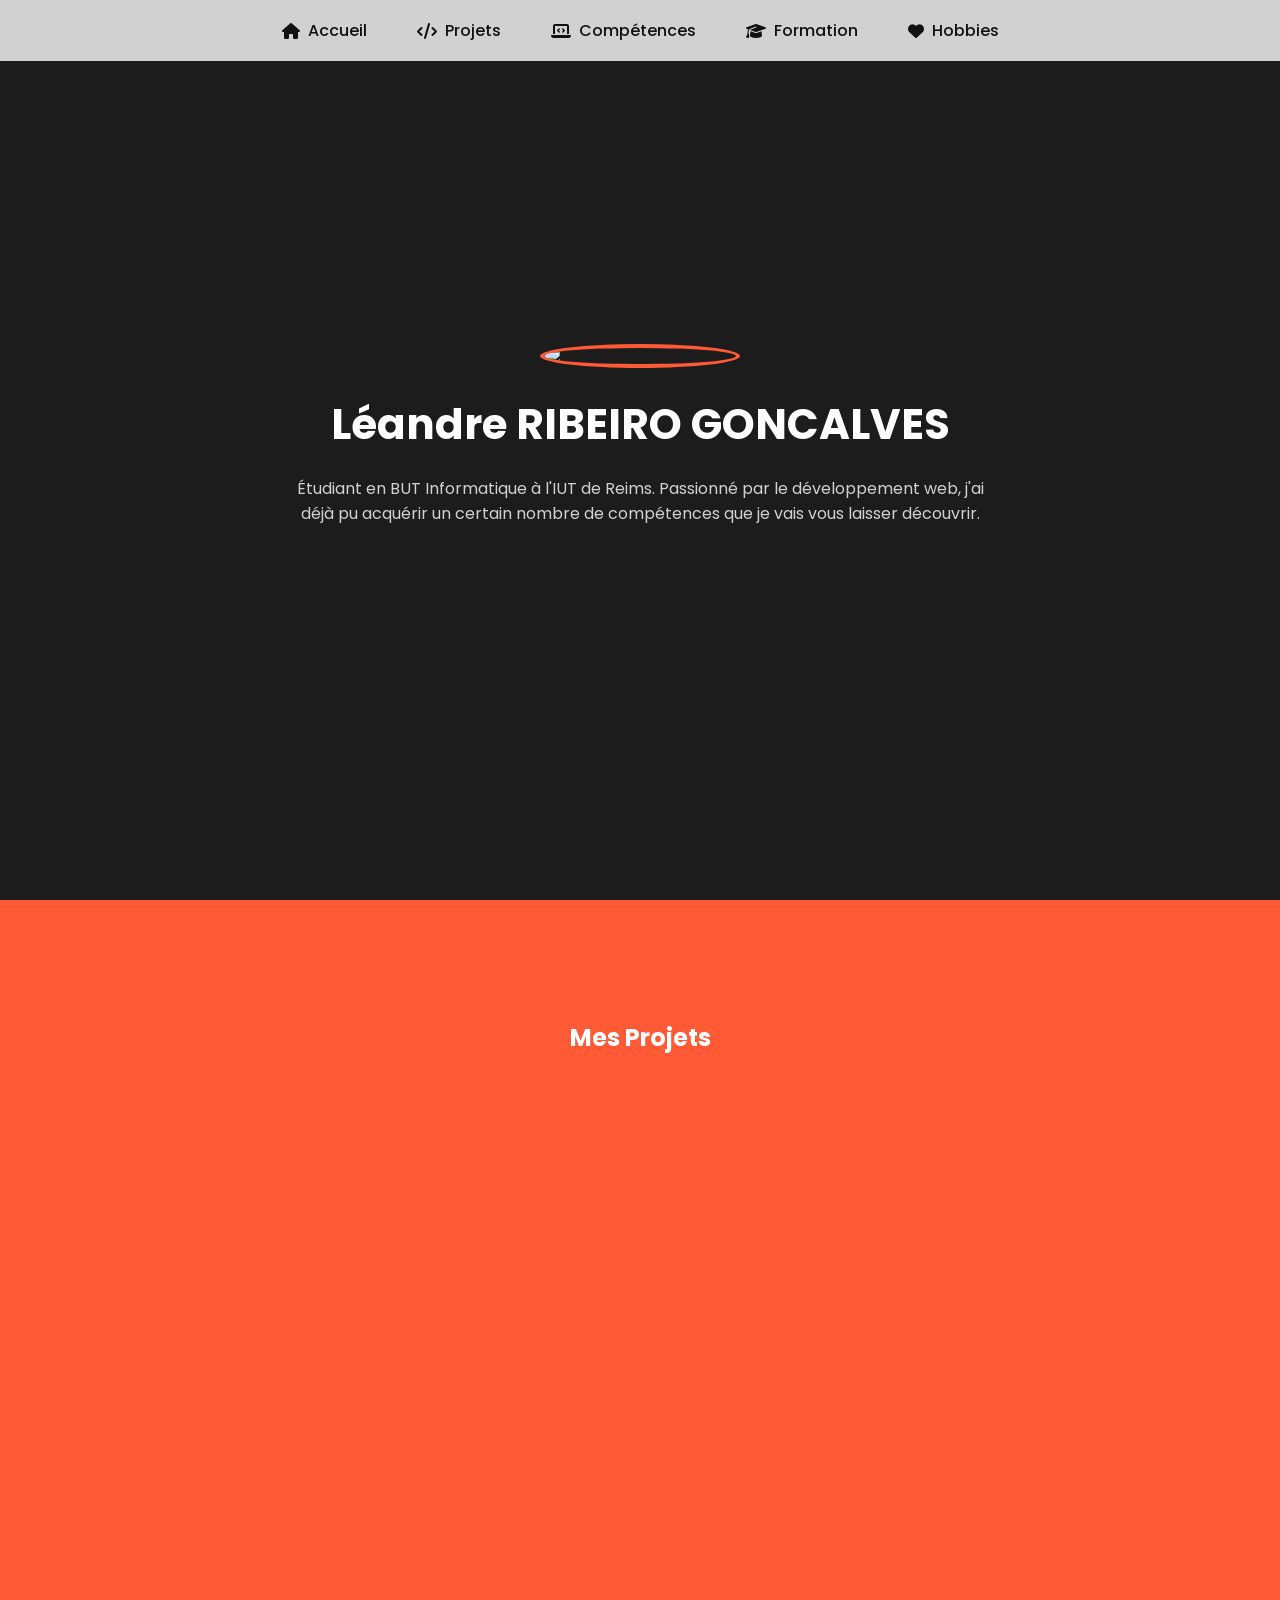
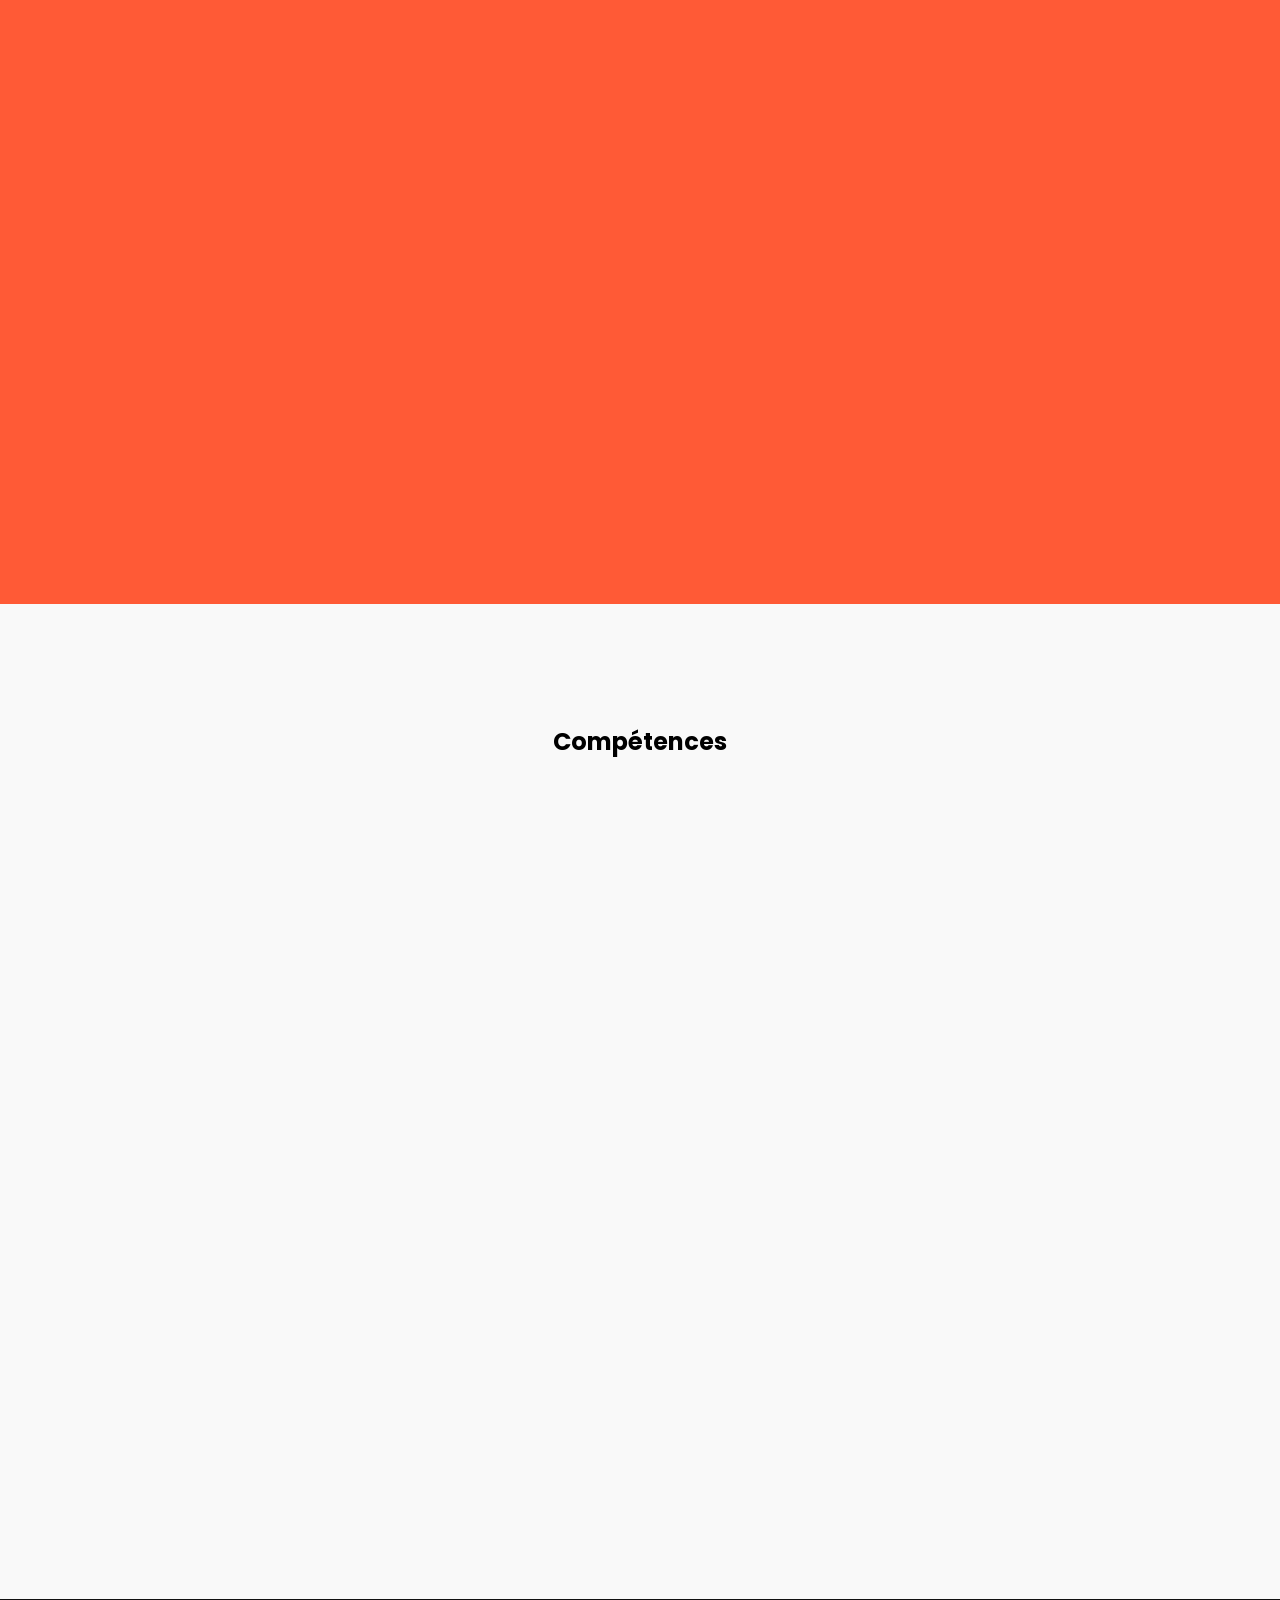
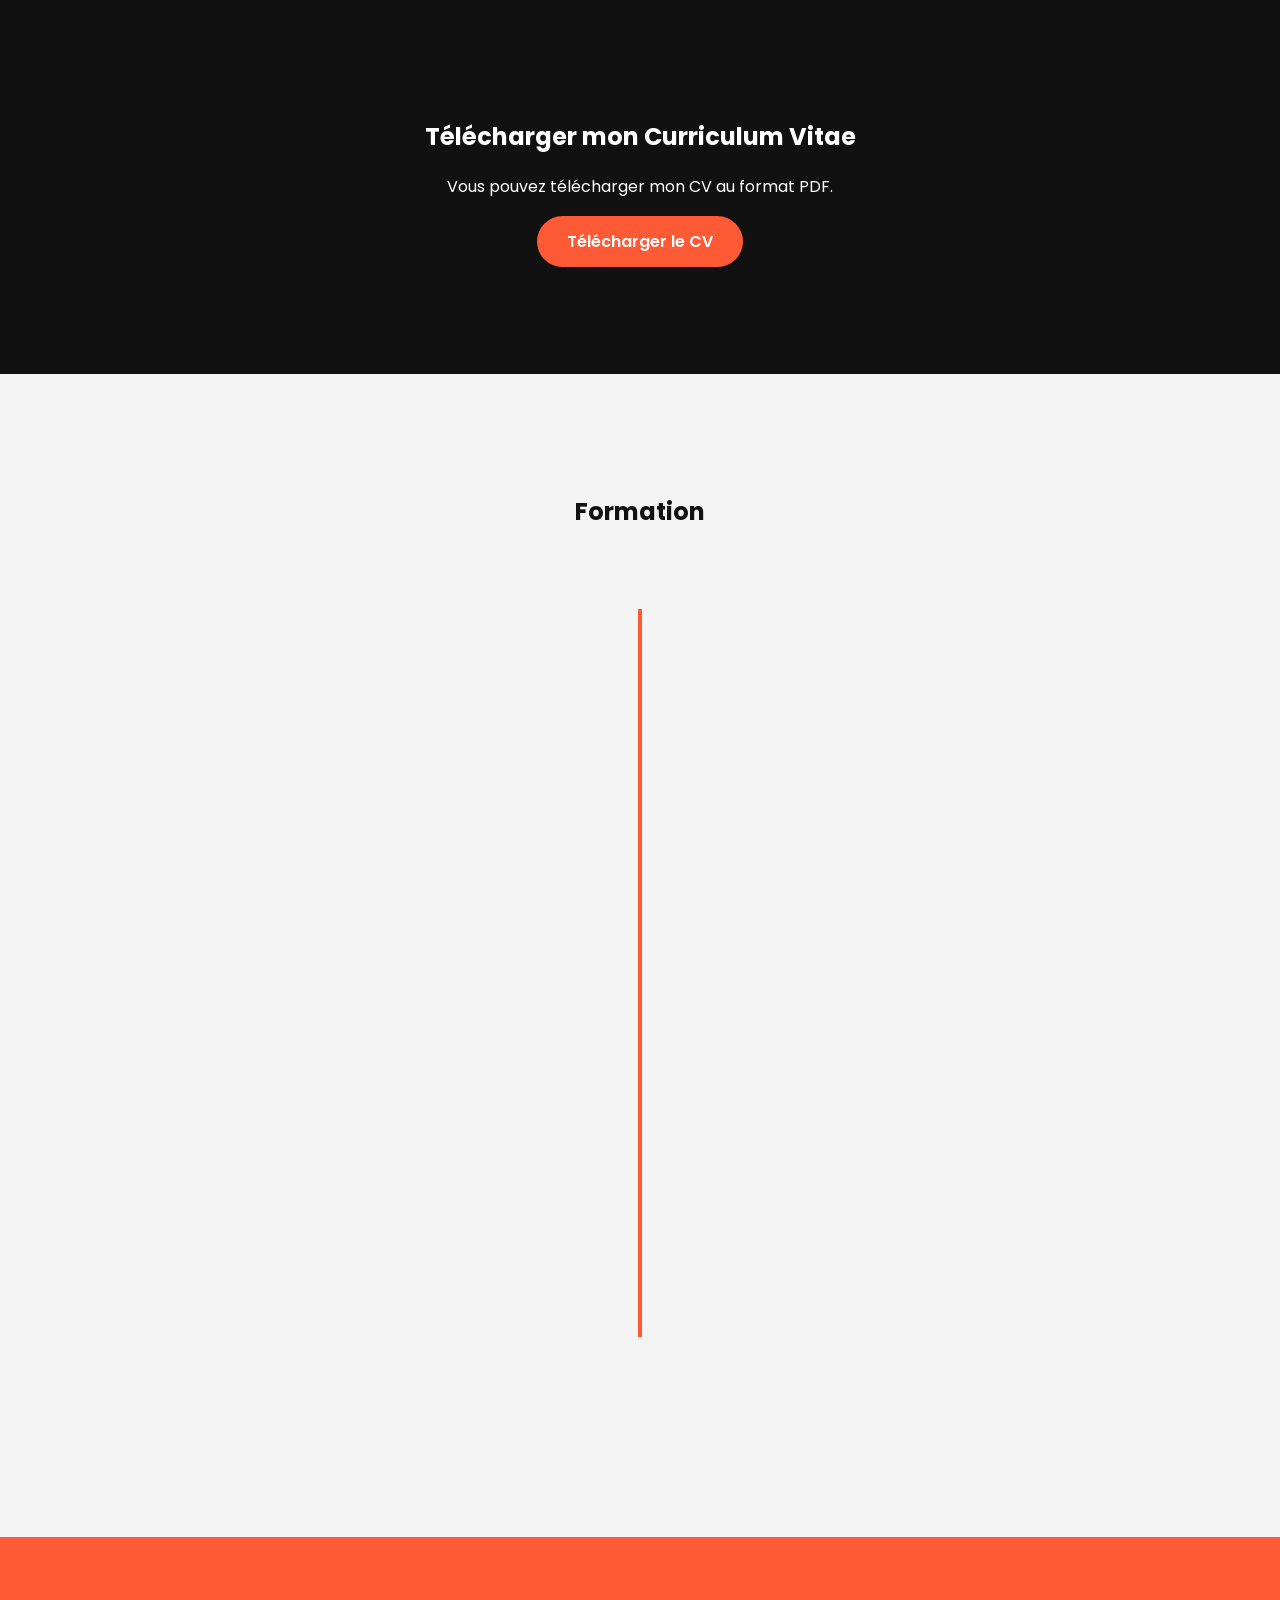
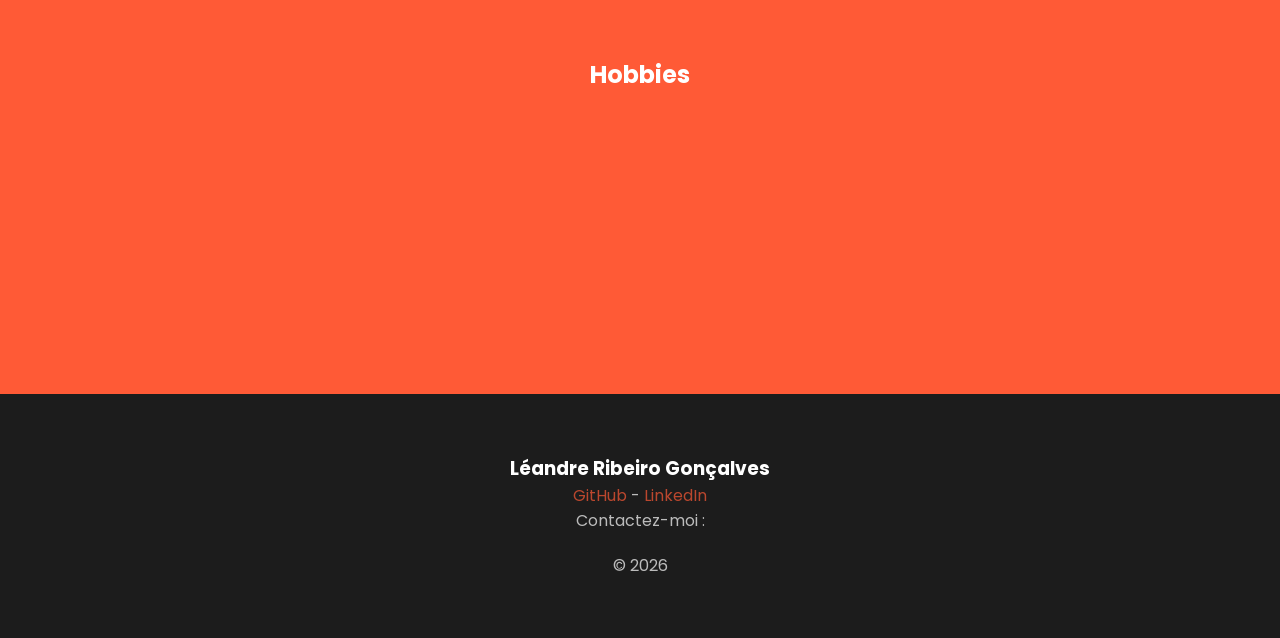
==== index.html @ 498703a4 "add: Adding project" ====
<!DOCTYPE html>
  <html lang="fr">
    <head>
    <meta charset="UTF-8">
    <meta name="viewport" content="width=device-width, initial-scale=1.0">
    <title>Léandre Ribeiro Gonçalves</title>

    <link href="https://fonts.googleapis.com/css2?family=Poppins:wght@300;400;600&display=swap" rel="stylesheet">
    <link rel="stylesheet" href="https://cdnjs.cloudflare.com/ajax/libs/font-awesome/6.5.0/css/all.min.css">
    <link rel="stylesheet" href="https://cdn.jsdelivr.net/gh/devicons/devicon@latest/devicon.min.css">
    <link rel="icon" type="image/x-icon" href="img/favicon.ico">
    <link rel="stylesheet" href="style.css">
  </head>
  <body>

    <nav>
      <ul>
        <li>
          <a href="#home"><i class="fa-solid fa-house"></i>
            <span>Accueil</span>
          </a>
        </li>
        <li>
          <a href="#projects"><i class="fa-solid fa-code"></i>
            <span>Projets</span>
          </a>
        </li>
        <li>
          <a href="#skills"><i class="fa-solid fa-laptop-code"></i>
            <span>Compétences</span>
          </a>
        </li>
        <li>
          <a href="#formation"><i class="fa-solid fa-graduation-cap"></i>
            <span>Formation</span>
          </a>
        </li>
        <li>
          <a href="#hobbies"><i class="fa-solid fa-heart"></i>
            <span>Hobbies</span>
          </a>
        </li>
      </ul>
    </nav>

    <section class="hero" id="home">
      <div id="particles-hero" class="particles"></div>
      <img src="img/hero.png">
      <h1>Léandre RIBEIRO GONCALVES</h1>
      <p>Étudiant en BUT Informatique à l'IUT de Reims. Passionné par le développement web, j'ai déjà pu acquérir un certain nombre de compétences que je vais vous laisser découvrir.</p>
    </section>

    <section id="projects" class="orange">
      <h2>Mes Projets</h2>
      <div class="projects">
        <!-- Projet bataille navale -->
        <div class="project">
          <h3>Bataille Navale</h3>
          <p>
            Jeu de bataille navale développé en Python avec la bibliothèque Pygame et entièrement conçu en programmation orientée objet. 
            Il comprend un menu de personnalisation des parties, le placement des bateaux par le joueur via une interface graphique, 
            la sélection des tirs, ainsi qu'un écran de fin affichant différentes statistiques. 
            Un algorithme permet également à l'ordinateur de jouer de la manière la plus optimale possible. (jeu toujours en cours de développement)
          </p>
          <div class="stack">
            <span><i class="devicon-python-plain colored"></i> Python</span>
            <span><i class="devicon-python-plain colored"></i> Pygame</span>
          </div>
          <div class="project-slider">
            <button class="prev">❮</button>
            <img src="img/bataille-navale1.png" class="active">
            <img src="img/bataille-navale2.png">
            <img src="img/bataille-navale3.png">
            <img src="img/bataille-navale4.png">
            <img src="img/bataille-navale5.png">
            <img src="img/bataille-navale6.png">
            <img src="img/bataille-navale7.png">
            <img src="img/bataille-navale8.png">
            <button class="next">❯</button>
          </div>
          <a class="github-btn" href="https://github.com/LeandreAZ/bataille_navale" target="_blank">Voir sur GitHub</a>
        </div>

        <!-- Projet Bot discord -->
        <div class="project">
          <h3>Bot Discord</h3>
          <p>
            Bot Discord développé en Python utilisant l'API de Discord ainsi que le module MySQL pour stocker les données des parties des utilisateurs. 
            Le bot propose un jeu de memory pouvant être ajouté sur différents serveurs. 
            Il comprend également plusieurs commandes, dont l'affichage de l'historique des parties d'un joueur ainsi qu'un classement (leaderboard) sur le serveur.
            Des commandes de modération ont aussi été implémentées afin de me familiariser avec leur fonctionnement.
          </p>
          <div class="stack">
            <span><i class="devicon-python-plain colored"></i> Python</span>
            <span><i class="devicon-python-plain colored"></i> Discord API</span>
            <span><i class="devicon-mysql-plain colored"></i> MySQL</span>
          </div>
          <div class="project-slider">
            <button class="prev">❮</button>
            <img src="img/bot1.png" class="active">
            <img src="img/bot2.png">
            <button class="next">❯</button>
          </div>
          <a class="github-btn" href="https://github.com/LeandreAZ/discord_bot" target="_blank">Voir sur GitHub</a>
        </div>

        <!-- Projet SAE Buddy System -->
        <div class="project">
          <h3>SAÉ Buddy System</h3>
          <p>
            SAÉ réalisée lors de ma formation en collaboration avec d'autres étudiants. Ce projet a été développé avec le framework Symfony. 
            L'objectif était de créer une plateforme permettant aux étudiants de s'inscrire et de rencontrer d'autres étudiants pour des échanges linguistiques. 
            Les utilisateurs peuvent rejoindre des groupes, discuter avec d'autres étudiants en privé ou en groupe, créer ou rejoindre des événements et parrainer des étudiants.
          </p>
          <div class="stack">
            <span><i class="devicon-php-plain colored"></i> PHP</span>
            <span><i class="devicon-html5-plain colored"></i> HTML</span>
            <span><i class="devicon-javascript-plain colored"></i> JS</span>
            <span><i class="devicon-css3-plain colored"></i> CSS</span>
            <span><i class="devicon-azuresqldatabase-plain colored"></i> SQL</span>
            <span><i class="devicon-symfony-original colored"></i> Symfony</span>
            <span><i class="devicon-bootstrap-plain colored"></i>Bootstrap</span>
          </div>
          <div class="project-slider">
            <button class="prev">❮</button>
            <img src="img/buddy1.png" class="active">
            <img src="img/buddy2.png">
            <img src="img/buddy3.png">
            <img src="img/buddy4.png">
            <img src="img/buddy5.png">
            <img src="img/buddy6.png">
            <button class="next">❯</button>
          </div>
          <a class="github-btn" href="https://github.com/LeandreAZ/buddy-system" target="_blank">Voir sur GitHub</a>
        </div>

        <!-- Projet portfolio -->
        <div class="project">
          <h3>Portfolio</h3>
          <p>Portfolio personnel développé en HTML, CSS et JavaScript. Il présente mon profil, mes compétences et différents projets réalisés durant ma formation et en autonomie.</p>
          <div class="stack">
            <span><i class="devicon-html5-plain colored"></i> HTML</span>
            <span><i class="devicon-css3-plain colored"></i> CSS</span>
            <span><i class="devicon-javascript-plain colored"></i> JavaScript</span>
          </div>
          <div class="project-slider">
            <button class="prev">❮</button>
            <img src="img/portfolio1.png" class="active">
            <img src="img/portfolio2.png">
            <img src="img/portfolio3.png">
            <img src="img/portfolio4.png">
            <img src="img/portfolio5.png">
            <button class="next">❯</button>
          </div>
          <a class="github-btn" href="https://github.com/LeandreAZ/portfolio" target="_blank">Voir sur GitHub</a>
        </div>
      </div>
    </section>

    <section id="skills">
      <h2>Compétences</h2>
      <div class="skills">
        <div class="skill">
          <img class="skill-icon" src="https://cdn.jsdelivr.net/gh/devicons/devicon/icons/html5/html5-original.svg">
          <p>HTML</p>
        </div>
        <div class="skill">
          <img class="skill-icon" src="https://cdn.jsdelivr.net/gh/devicons/devicon/icons/css3/css3-original.svg">
          <p>CSS</p>
        </div>
        <div class="skill">
          <img class="skill-icon" src="https://cdn.jsdelivr.net/gh/devicons/devicon/icons/javascript/javascript-original.svg">
          <p>JavaScript</p>
        </div>
        <div class="skill">
          <img class="skill-icon" src="https://cdn.jsdelivr.net/gh/devicons/devicon/icons/python/python-original.svg">
          <p>Python</p>
        </div>
        <div class="skill">
          <img class="skill-icon" src="https://cdn.jsdelivr.net/gh/devicons/devicon/icons/php/php-original.svg">
          <p>PHP</p>
        </div>
        <div class="skill">
          <img class="skill-icon" src="https://cdn.jsdelivr.net/gh/devicons/devicon/icons/mysql/mysql-original.svg">
          <p>MySQL</p>
        </div>
        <div class="skill">
          <img class="skill-icon" src="https://cdn.jsdelivr.net/gh/devicons/devicon/icons/oracle/oracle-original.svg">
          <p>SQL & PL/SQL</p>
        </div>
        <div class="skill">
          <img class="skill-icon" src="https://cdn.jsdelivr.net/gh/devicons/devicon/icons/csharp/csharp-original.svg">
          <p>C#</p>
        </div>
        <div class="skill">
          <img class="skill-icon" src="https://cdn.jsdelivr.net/gh/devicons/devicon/icons/symfony/symfony-original.svg">
          <p>Symfony</p>
        </div>
        <div class="skill">
          <img class="skill-icon" src="https://cdn.jsdelivr.net/gh/devicons/devicon/icons/react/react-original.svg">
          <p>React</p>
        </div>
        <div class="skill">
          <img class="skill-icon" src="https://cdn.jsdelivr.net/gh/devicons/devicon/icons/docker/docker-original.svg">
          <p>Docker</p>
        </div>
        <div class="skill">
          <img class="skill-icon" src="https://cdn.jsdelivr.net/gh/devicons/devicon/icons/composer/composer-original.svg">
          <p>Composer</p>
        </div>
        <div class="skill">
          <img class="skill-icon" src="https://cdn.jsdelivr.net/gh/devicons/devicon/icons/laravel/laravel-original.svg">
          <p>Laravel (en cours)</p>
        </div>
        <div class="skill">
          <img class="skill-icon" src="https://cdn.jsdelivr.net/gh/devicons/devicon/icons/flask/flask-original.svg">
          <p>Flask (en cours)</p>
        </div>
        <div class="skill">
          <img class="skill-icon" src="https://cdn.jsdelivr.net/gh/devicons/devicon/icons/git/git-original.svg">
          <p>Git</p>
        </div>
        <div class="skill">
          <img class="skill-icon" src="https://cdn.jsdelivr.net/gh/devicons/devicon/icons/github/github-original.svg">
          <p>GitHub</p>
        </div>
        <div class="skill">
          <img class="skill-icon" src="https://cdn.jsdelivr.net/gh/devicons/devicon/icons/linux/linux-original.svg">
          <p>Linux</p>
        </div>
        <div class="skill">
          <img class="skill-icon" src="https://cdn.jsdelivr.net/gh/devicons/devicon/icons/vscode/vscode-original.svg">
          <p>VS Code</p>
        </div>
        <div class="skill">
          <img class="skill-icon" src="https://cdn.jsdelivr.net/gh/devicons/devicon/icons/visualstudio/visualstudio-original.svg">
          <p>Visual Studio</p>
        </div>
        <div class="skill">
          <img class="skill-icon" src="https://cdn.jsdelivr.net/gh/devicons/devicon/icons/phpstorm/phpstorm-original.svg">
          <p>PHPStorm</p>
        </div>
        <div class="skill">
          <img class="skill-icon" src="https://cdn.jsdelivr.net/gh/devicons/devicon/icons/pycharm/pycharm-original.svg">
          <p>PyCharm</p>
        </div>
      </div>
    </section>

    <section>
      <div id="particles-cv" class="particles"></div>
      <h2>Télécharger mon Curriculum Vitae</h2>
      <p class="cv-description">Vous pouvez télécharger mon CV au format PDF.</p>
      <a class="btn" href="cv.pdf" download>Télécharger le CV</a>
    </section>

    <section id="formation">
      <h2>Formation</h2>
      <div class="timeline">
        <div class="timeline-item left">
          <div class="timeline-circle">
            <img src="img/iut.png">
          </div>
          <div class="timeline-content">
            <h3>BUT Informatique</h3>
            <p>IUT de Reims</p>
            <p>Développement Web</p>
          </div>
        </div>
        <div class="timeline-item right">
          <div class="timeline-circle">
            <img src="img/lycee.png">
          </div>
          <div class="timeline-content">
            <h3>Bac Général</h3>
            <p>Spécialités Mathématiques et NSI</p>
            <p>Lycée Franklin D. Roosevelt - Reims</p>
          </div>
        </div>
        <div class="timeline-item left">
          <div class="timeline-circle">
            <span>Départ</span>
          </div>
        </div>
      </div>
    </section>

    <section id="hobbies" class="orange">
      <h2>Hobbies</h2>
      <div class="hobbies">
        <div class="hobby">
          <i class="fa-solid fa-dumbbell"></i>
          <h3>Musculation</h3>
        </div>
        <div class="hobby">
          <i class="fa-solid fa-chess"></i>
          <h3>Échecs en club</h3>
        </div>
        <div class="hobby">
          <i class="fa-solid fa-film"></i>
          <h3>Films & Séries</h3>
        </div>
      </div>
    </section>

    <footer>
      <div id="particles-footer" class="particles"></div>
      <h3>Léandre Ribeiro Gonçalves</h3>
      <p>
        <a href="https://github.com/LeandreAZ/">GitHub</a> -
        <a href="">LinkedIn</a>
      </p>
      <p>Contactez-moi : 
        <a href="mailto:"></a>
      </p>
      <p class="copyright">© 2026</p>
    </footer>

    <script src="https://cdn.jsdelivr.net/npm/particles.js@2.0.0/particles.min.js"></script>
    <script src="index.js"></script>

  </body>
</html>
---- style.css ----
* {
  margin: 0;
  padding: 0;
  box-sizing: border-box;
  font-family: Poppins;
}

html {
  scroll-behavior: smooth;
}

body {
  background: #111;
  color: white;
}

section {
  padding: 120px 10%;
  position: relative;
  text-align: center;
}

nav {
  position: fixed;
  top: 0;
  width: 100%;
  backdrop-filter: blur(10px);
  background: rgba(255,255,255,0.8);
  display: flex;
  justify-content: center;
  padding: 18px;
  z-index: 1000;
}

nav ul {
  display: flex;
  gap: 50px;
  list-style: none;
}

nav a {
  text-decoration: none;
  color: #111;
  font-weight: 500;
  display: flex;
  align-items: center;
  gap: 8px;
}

nav i {
  font-size: 16px;
}

@media (max-width: 850px) {
  nav ul { 
    gap: 25px;
  }
  nav span { 
    display: none; 
  }
}

.hero {
  background: #1c1c1c;
  min-height: 100vh;
  display: flex;
  flex-direction: column;
  justify-content: center;
  align-items: center;
}

.hero img {
  width: 200px;
  border: 4px solid #ff5a36;
  border-radius: 50%;
  margin-bottom: 25px;
}

.hero h1 {
  font-size: 42px;
  margin-bottom: 20px;
}

.hero p {
  max-width: 700px;
  opacity: 0.8;
  margin-bottom: 30px;
}

.btn {
  background: #ff5a36;
  padding: 14px 30px;
  border-radius: 40px;
  color: white;
  text-decoration: none;
  font-weight: 600;
  transition: background 0.3s ease;
}

.btn:hover {
  background: white;
  color: #ff5a36;
}

@keyframes scaleUp {
  0% { transform: scale(1); }
  50% { transform: scale(0.95); }
  100% { transform: scale(1); }
}

.projects {
  display: grid;
  gap: 40px 20px;
  margin-top: 40px;
  grid-template-columns: repeat(2, 1fr);
}

@media (max-width: 900px) {
  .projects {
    grid-template-columns: 1fr;
  }
}

.project {
  background: #1c1c1c;
  padding: 28px;
  border-radius: 16px;
  transition: 0.35s;
  border: 1px solid rgba(255,255,255,0.06);
  position: relative;
  overflow: hidden;
  opacity: 0;
  transition: transform 0.35s, opacity 0.6s;
}

.project.show {
  opacity: 1;
  transform: translateY(0);
}

.project::before {
  content: "";
  position: absolute;
  top: 0;
  left: 0;
  width: 100%;
  height: 4px;
  background: linear-gradient(120deg, #ff5a36, #ff8a50);
  opacity: 0;
  transition: 0.3s;
}

.project:hover::before {
  opacity: 1;
}

.project:hover {
  transform: translateY(-2px);
  transition: transform 0.3s ease;
}

.project h3 {
  font-size: 22px;
  margin-bottom: 10px;
  font-weight: 600;
}

.project p {
  opacity: 0.8;
  font-size: 14px;
  line-height: 1.6;
  margin-bottom: 10px;
}

.stack {
  display: flex;
  flex-wrap: wrap;
  gap: 10px;
  margin: 15px 0;
  justify-content: center;
}

.stack span {
  background: rgba(255,255,255,0.15);
  color: white;
  padding: 6px 14px;
  border-radius: 20px;
  font-size: 13px;
  font-weight: 500;
  display: flex;
  align-items: center;
  gap: 6px;
  transition: transform 0.2s, background 0.2s;
}

.stack span i {
  font-size: 16px;
}

.project-slider {
  position: relative;
  margin-top: 20px;
  padding: 10px;
}

.project-slider img {
  width: 100%;
  border-radius: 10px;
  display: none;
  cursor: pointer;
  transition: 0.35s;
}

.project-slider img.active { 
  display: block; 
}

.project-slider button, .overlay-btn {
  position: absolute;
  top: 50%;
  transform: translateY(-50%);
  background: rgba(0,0,0,0.6);
  border: none;
  color: white;
  font-size: 18px;
  width: 38px;
  height: 38px;
  border-radius: 50%;
  cursor: pointer;
  transition: 0.3s;
}

.project-slider button:hover, .overlay-btn:hover { 
  background: #ff5a36; 
}

.prev { 
  left: -20px; 
}
.next { 
  right: -20px; 
}

.github-btn {
  display: inline-block;
  margin-top: 18px;
  color: white;
  text-decoration: none;
  border: 2px solid #ff5a36;
  padding: 8px 18px;
  border-radius: 25px;
  transition: 0.3s;
  font-size: 14px;
}

.github-btn:hover {
  background: #ff5a36;
  transform: translateY(-2px);
}

@media (max-width: 700px) {
  .projects { 
    grid-template-columns: 1fr; 
    gap: 30px; 
  }
}

.skills {
  display: grid;
  grid-template-columns: repeat(auto-fit, minmax(180px,1fr));
  gap: 20px;
  margin-top: 40px;
}

#skills {
  background: #f9f9f9;
  color: white;
}

#skills h2 { 
  color: black; 
}

.skill {
  background: #2d2d2d;
  padding: 20px;
  border-radius: 10px;
  display: flex;
  flex-direction: column;
  align-items: center;
  gap: 10px;
  opacity: 0;
  transition: transform 0.35s, opacity 0.5s;
}

.skill-icon{
  width: 45px;
  height: 45px;
  filter: grayscale(100%);
  opacity: 0.7;
  transition: 0.3s;
}

.skill:hover .skill-icon{
  filter: grayscale(0%);
  opacity:1;
  transform:scale(1.05);
  transition: transform 0.3s ease;
}

.skill.show {
  opacity: 1;
  transform: translateY(0);
}

.hobbies {
  display: flex;
  justify-content: center;
  gap: 40px;
  flex-wrap: wrap;
  margin-top: 40px;
}

.hobby {
  background: white;
  padding: 30px;
  border-radius: 12px;
  width: 200px;
  text-align: center;
  transition: 0.3s;
  opacity: 0;
  transition: transform 0.35s, opacity 0.6s;
}

.hobby.show {
  opacity: 1;
  transform: translateY(0);
}

.hobby i {
  font-size: 40px;
  margin-bottom: 15px;
  color: #ff6b00;
}

.hobby h3 { 
  color: black; 
  font-size: 18px; 
}

.hobby:hover {
  transform: translateY(-2px);
}

#formation {
  background: #f4f4f4;
  color: #111;
}

.timeline {
  position: relative;
  max-width: 900px;
  margin: 80px auto;
}

.timeline::before {
  content: "";
  position: absolute;
  left: 50%;
  top: 0;
  width: 4px;
  height: 100%;
  background: #ff5a36;
  transform: translateX(-50%);
}

.timeline-item {
  position: relative;
  width: 100%;
  padding: 40px 0;
  text-align: center;
  opacity: 0;
  transition: transform 0.6s, opacity 0.6s;
}

.timeline-item.show {
  opacity: 1;
  transform: translateY(0);
}

.timeline-item.left, .timeline-item.right {
  text-align: center;
}

.timeline-circle {
  position: relative;
  margin: 0 auto;
  width: 70px;
  height: 70px;
  background: white;
  border-radius: 50%;
  display: flex;
  align-items: center;
  justify-content: center;
  border: 4px solid #ff5a36;
  overflow: hidden;
  transform: none;
}

.timeline-circle img {
  width: 100%;
  height: 100%;
  object-fit: cover;
  border-radius: 50%;
}

.timeline-content { 
  margin-top: 20px;
  background-color: #f4f4f4;
  padding: 20px 0;
}

.timeline-start {
  background: #ff5a36;
  color: white;
  padding: 20px;
  border-radius: 10px;
  display: inline-block;
}

.cv-description{
  margin-top:20px;
  margin-bottom:30px;
}

.particles {
  position: absolute;
  width: 100%;
  height: 100%;
  top: 0;
  left: 0;
  z-index: 0;
}

section > *:not(.particles), footer > *:not(.particles) { 
  position: relative; 
  z-index: 2; 
}

footer {
  position: relative;
  background: #1c1c1c;
  text-align: center;
  overflow: hidden;
  padding: 60px 10%;
}

#particles-footer {
  position: absolute;
  top: 0;
  left: 0;
  width: 100%;
  height: 100%;
  z-index: 0;
}

footer p { 
  opacity: 0.7; 
}

footer a {
  color: #ff5a36;
  text-decoration: none;
}

.copyright {
  margin-top: 20px;
}

.orange { 
  background: #ff5a36; 
  color: white; 
}

@keyframes fadeSlideUp {
  0% { 
    opacity: 0; 
    transform: translateY(30px); 
  }
  100% { 
    opacity: 1; 
    transform: translateY(0); 
  }
}

.fade-in { 
  opacity: 0; 
  animation: fadeSlideUp 1s forwards; 
}
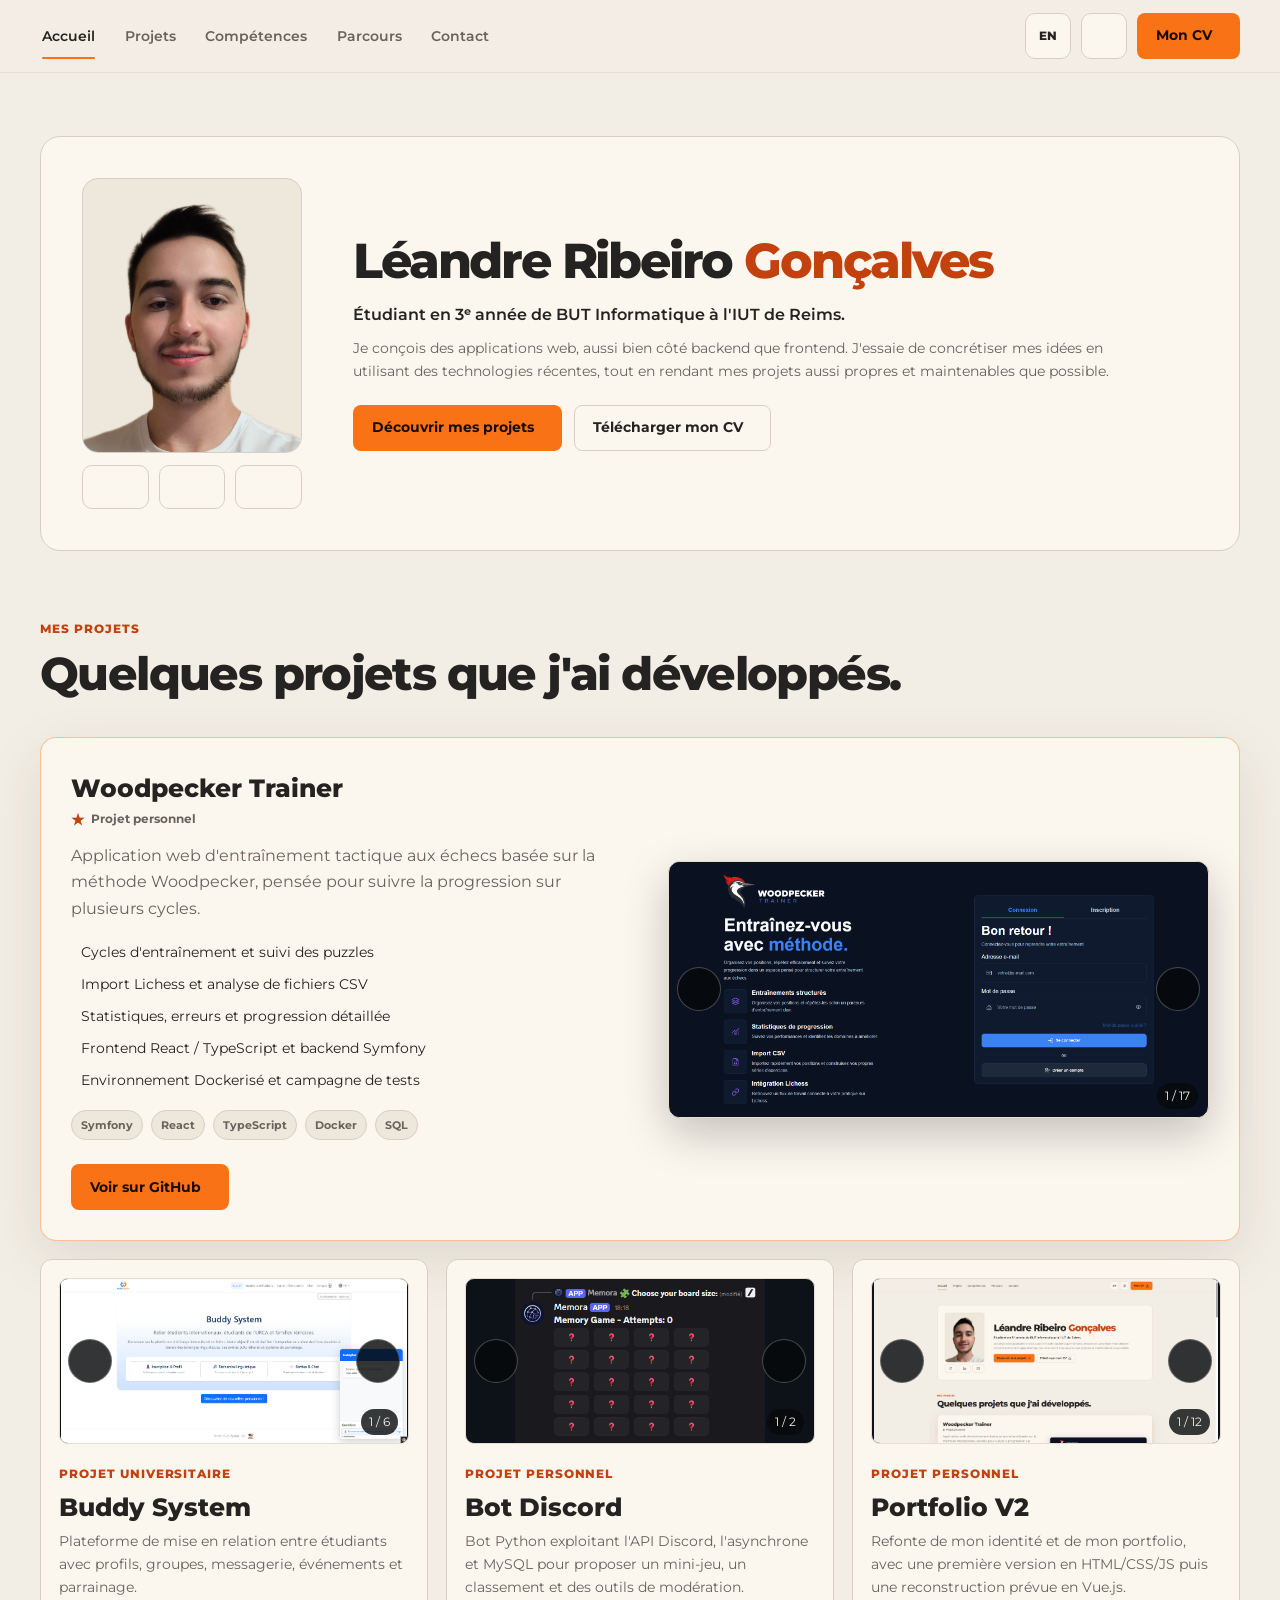
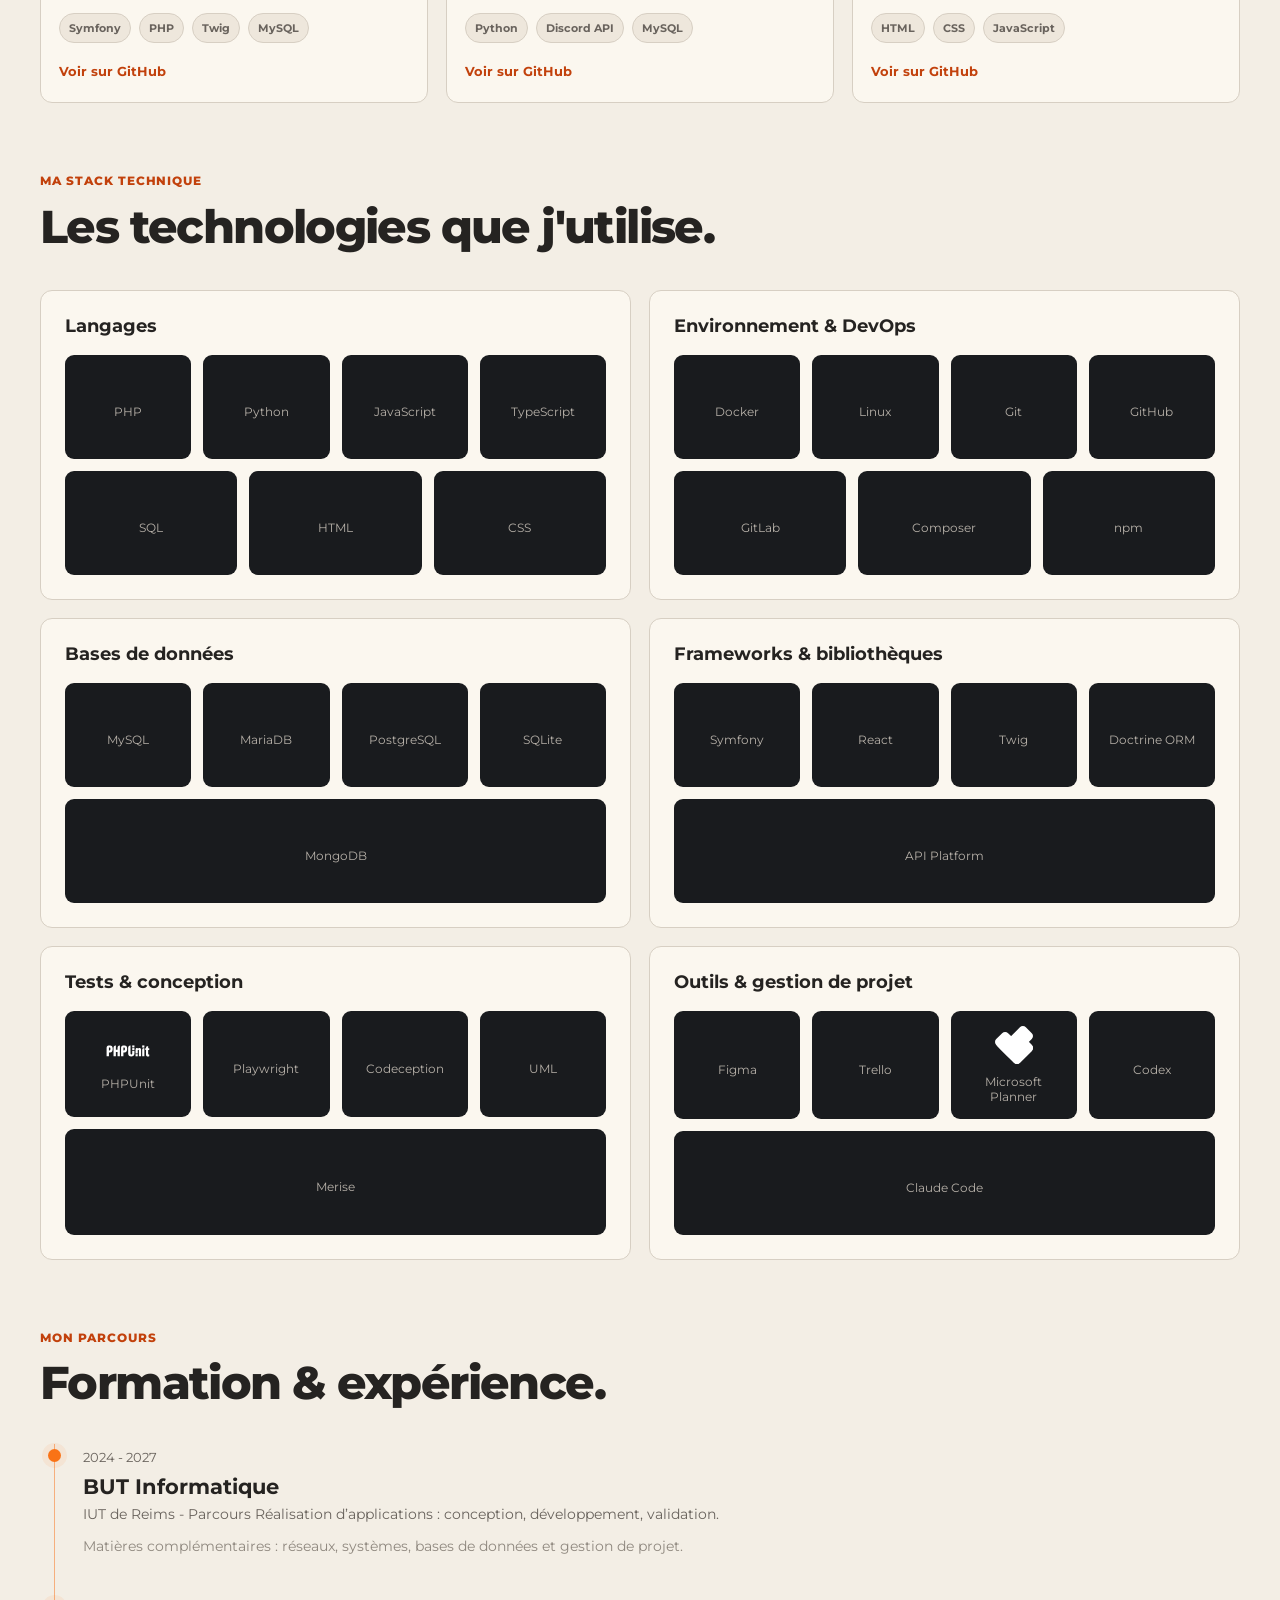
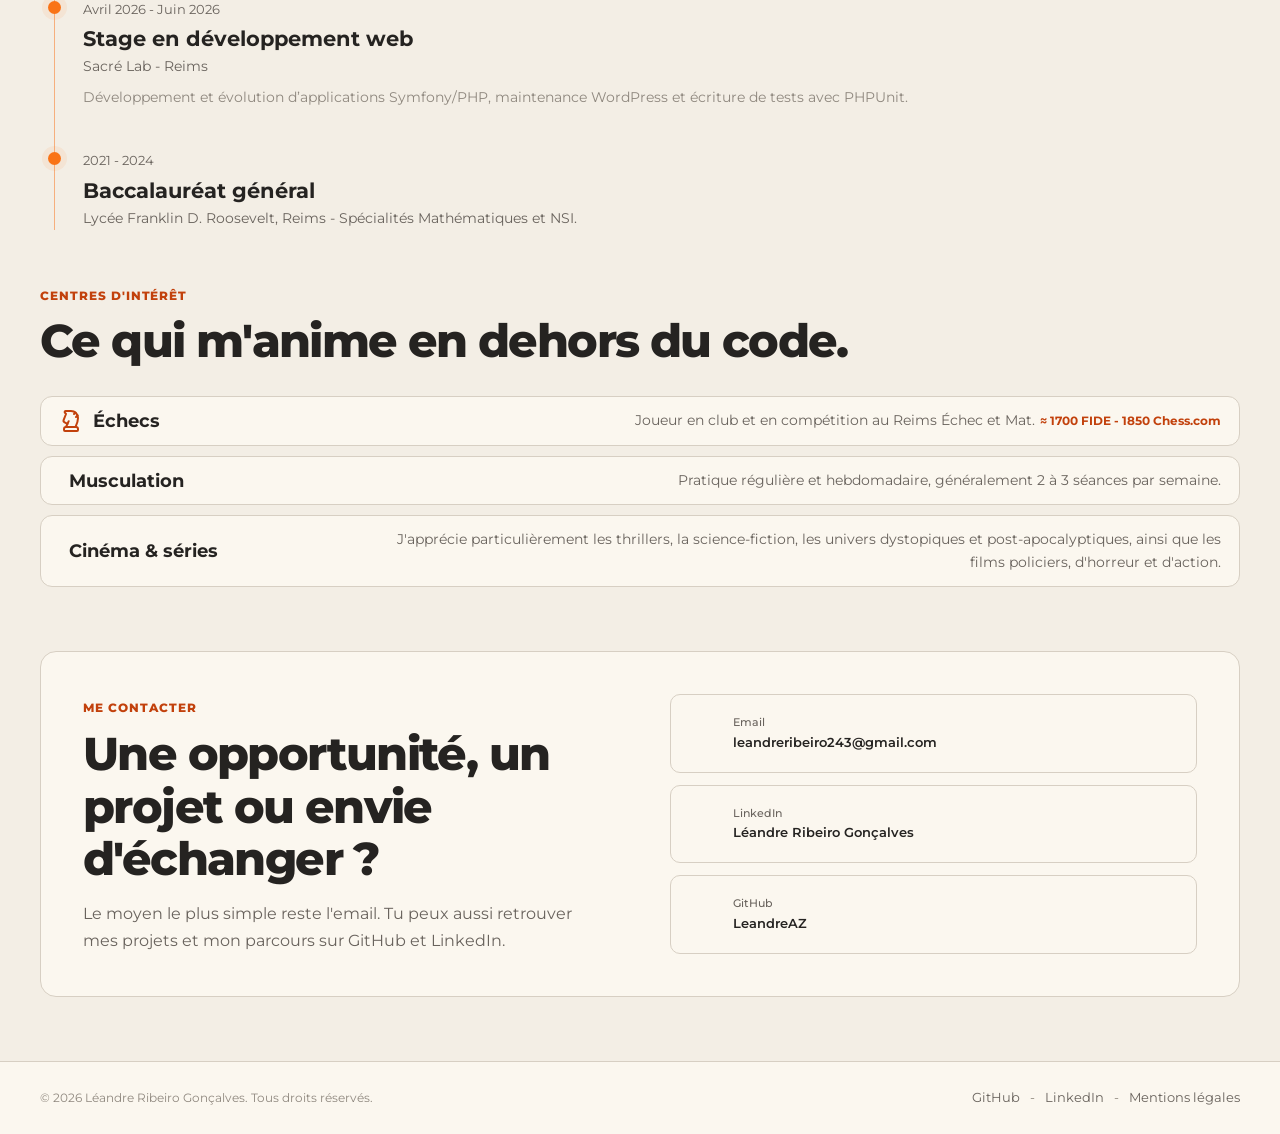
==== commit 0851407f: "feat: release portfolio" ====
--- a/index.html
+++ b/index.html
@@ -1,323 +1,1004 @@
-<!DOCTYPE html>
-  <html lang="fr">
-    <head>
-    <meta charset="UTF-8">
-    <meta name="viewport" content="width=device-width, initial-scale=1.0">
-    <title>Léandre Ribeiro Gonçalves</title>
-
-    <link href="https://fonts.googleapis.com/css2?family=Poppins:wght@300;400;600&display=swap" rel="stylesheet">
-    <link rel="stylesheet" href="https://cdnjs.cloudflare.com/ajax/libs/font-awesome/6.5.0/css/all.min.css">
-    <link rel="stylesheet" href="https://cdn.jsdelivr.net/gh/devicons/devicon@latest/devicon.min.css">
-    <link rel="icon" type="image/x-icon" href="img/favicon.ico">
-    <link rel="stylesheet" href="style.css">
-  </head>
-  <body>
-
-    <nav>
-      <ul>
-        <li>
-          <a href="#home"><i class="fa-solid fa-house"></i>
-            <span>Accueil</span>
-          </a>
-        </li>
-        <li>
-          <a href="#projects"><i class="fa-solid fa-code"></i>
-            <span>Projets</span>
-          </a>
-        </li>
-        <li>
-          <a href="#skills"><i class="fa-solid fa-laptop-code"></i>
-            <span>Compétences</span>
-          </a>
-        </li>
-        <li>
-          <a href="#formation"><i class="fa-solid fa-graduation-cap"></i>
-            <span>Formation</span>
-          </a>
-        </li>
-        <li>
-          <a href="#hobbies"><i class="fa-solid fa-heart"></i>
-            <span>Hobbies</span>
-          </a>
-        </li>
-      </ul>
-    </nav>
-
-    <section class="hero" id="home">
-      <div id="particles-hero" class="particles"></div>
-      <img src="img/hero.png">
-      <h1>Léandre RIBEIRO GONCALVES</h1>
-      <p>Étudiant en BUT Informatique à l'IUT de Reims. Passionné par le développement web, j'ai déjà pu acquérir un certain nombre de compétences que je vais vous laisser découvrir.</p>
-    </section>
-
-    <section id="projects" class="orange">
-      <h2>Mes Projets</h2>
-      <div class="projects">
-        <!-- Projet bataille navale -->
-        <div class="project">
-          <h3>Bataille Navale</h3>
-          <p>
-            Jeu de bataille navale développé en Python avec la bibliothèque Pygame et entièrement conçu en programmation orientée objet. 
-            Il comprend un menu de personnalisation des parties, le placement des bateaux par le joueur via une interface graphique, 
-            la sélection des tirs, ainsi qu'un écran de fin affichant différentes statistiques. 
-            Un algorithme permet également à l'ordinateur de jouer de la manière la plus optimale possible. (jeu toujours en cours de développement)
-          </p>
-          <div class="stack">
-            <span><i class="devicon-python-plain colored"></i> Python</span>
-            <span><i class="devicon-python-plain colored"></i> Pygame</span>
-          </div>
-          <div class="project-slider">
-            <button class="prev">❮</button>
-            <img src="img/bataille-navale1.png" class="active">
-            <img src="img/bataille-navale2.png">
-            <img src="img/bataille-navale3.png">
-            <img src="img/bataille-navale4.png">
-            <img src="img/bataille-navale5.png">
-            <img src="img/bataille-navale6.png">
-            <img src="img/bataille-navale7.png">
-            <img src="img/bataille-navale8.png">
-            <button class="next">❯</button>
-          </div>
-          <a class="github-btn" href="https://github.com/LeandreAZ/bataille_navale" target="_blank">Voir sur GitHub</a>
-        </div>
-
-        <!-- Projet Bot discord -->
-        <div class="project">
-          <h3>Bot Discord</h3>
-          <p>
-            Bot Discord développé en Python utilisant l'API de Discord ainsi que le module MySQL pour stocker les données des parties des utilisateurs. 
-            Le bot propose un jeu de memory pouvant être ajouté sur différents serveurs. 
-            Il comprend également plusieurs commandes, dont l'affichage de l'historique des parties d'un joueur ainsi qu'un classement (leaderboard) sur le serveur.
-            Des commandes de modération ont aussi été implémentées afin de me familiariser avec leur fonctionnement.
-          </p>
-          <div class="stack">
-            <span><i class="devicon-python-plain colored"></i> Python</span>
-            <span><i class="devicon-python-plain colored"></i> Discord API</span>
-            <span><i class="devicon-mysql-plain colored"></i> MySQL</span>
-          </div>
-          <div class="project-slider">
-            <button class="prev">❮</button>
-            <img src="img/bot1.png" class="active">
-            <img src="img/bot2.png">
-            <button class="next">❯</button>
-          </div>
-          <a class="github-btn" href="https://github.com/LeandreAZ/discord_bot" target="_blank">Voir sur GitHub</a>
-        </div>
-
-        <!-- Projet SAE Buddy System -->
-        <div class="project">
-          <h3>SAÉ Buddy System</h3>
-          <p>
-            SAÉ réalisée lors de ma formation en collaboration avec d'autres étudiants. Ce projet a été développé avec le framework Symfony. 
-            L'objectif était de créer une plateforme permettant aux étudiants de s'inscrire et de rencontrer d'autres étudiants pour des échanges linguistiques. 
-            Les utilisateurs peuvent rejoindre des groupes, discuter avec d'autres étudiants en privé ou en groupe, créer ou rejoindre des événements et parrainer des étudiants.
-          </p>
-          <div class="stack">
-            <span><i class="devicon-php-plain colored"></i> PHP</span>
-            <span><i class="devicon-html5-plain colored"></i> HTML</span>
-            <span><i class="devicon-javascript-plain colored"></i> JS</span>
-            <span><i class="devicon-css3-plain colored"></i> CSS</span>
-            <span><i class="devicon-azuresqldatabase-plain colored"></i> SQL</span>
-            <span><i class="devicon-symfony-original colored"></i> Symfony</span>
-            <span><i class="devicon-bootstrap-plain colored"></i>Bootstrap</span>
-          </div>
-          <div class="project-slider">
-            <button class="prev">❮</button>
-            <img src="img/buddy1.png" class="active">
-            <img src="img/buddy2.png">
-            <img src="img/buddy3.png">
-            <img src="img/buddy4.png">
-            <img src="img/buddy5.png">
-            <img src="img/buddy6.png">
-            <button class="next">❯</button>
-          </div>
-          <a class="github-btn" href="https://github.com/LeandreAZ/buddy-system" target="_blank">Voir sur GitHub</a>
-        </div>
-
-        <!-- Projet portfolio -->
-        <div class="project">
-          <h3>Portfolio</h3>
-          <p>Portfolio personnel développé en HTML, CSS et JavaScript. Il présente mon profil, mes compétences et différents projets réalisés durant ma formation et en autonomie.</p>
-          <div class="stack">
-            <span><i class="devicon-html5-plain colored"></i> HTML</span>
-            <span><i class="devicon-css3-plain colored"></i> CSS</span>
-            <span><i class="devicon-javascript-plain colored"></i> JavaScript</span>
-          </div>
-          <div class="project-slider">
-            <button class="prev">❮</button>
-            <img src="img/portfolio1.png" class="active">
-            <img src="img/portfolio2.png">
-            <img src="img/portfolio3.png">
-            <img src="img/portfolio4.png">
-            <img src="img/portfolio5.png">
-            <button class="next">❯</button>
-          </div>
-          <a class="github-btn" href="https://github.com/LeandreAZ/portfolio" target="_blank">Voir sur GitHub</a>
-        </div>
-      </div>
-    </section>
-
-    <section id="skills">
-      <h2>Compétences</h2>
-      <div class="skills">
-        <div class="skill">
-          <img class="skill-icon" src="https://cdn.jsdelivr.net/gh/devicons/devicon/icons/html5/html5-original.svg">
-          <p>HTML</p>
-        </div>
-        <div class="skill">
-          <img class="skill-icon" src="https://cdn.jsdelivr.net/gh/devicons/devicon/icons/css3/css3-original.svg">
-          <p>CSS</p>
-        </div>
-        <div class="skill">
-          <img class="skill-icon" src="https://cdn.jsdelivr.net/gh/devicons/devicon/icons/javascript/javascript-original.svg">
-          <p>JavaScript</p>
-        </div>
-        <div class="skill">
-          <img class="skill-icon" src="https://cdn.jsdelivr.net/gh/devicons/devicon/icons/python/python-original.svg">
-          <p>Python</p>
-        </div>
-        <div class="skill">
-          <img class="skill-icon" src="https://cdn.jsdelivr.net/gh/devicons/devicon/icons/php/php-original.svg">
-          <p>PHP</p>
-        </div>
-        <div class="skill">
-          <img class="skill-icon" src="https://cdn.jsdelivr.net/gh/devicons/devicon/icons/mysql/mysql-original.svg">
-          <p>MySQL</p>
-        </div>
-        <div class="skill">
-          <img class="skill-icon" src="https://cdn.jsdelivr.net/gh/devicons/devicon/icons/oracle/oracle-original.svg">
-          <p>SQL & PL/SQL</p>
-        </div>
-        <div class="skill">
-          <img class="skill-icon" src="https://cdn.jsdelivr.net/gh/devicons/devicon/icons/csharp/csharp-original.svg">
-          <p>C#</p>
-        </div>
-        <div class="skill">
-          <img class="skill-icon" src="https://cdn.jsdelivr.net/gh/devicons/devicon/icons/symfony/symfony-original.svg">
-          <p>Symfony</p>
-        </div>
-        <div class="skill">
-          <img class="skill-icon" src="https://cdn.jsdelivr.net/gh/devicons/devicon/icons/react/react-original.svg">
-          <p>React</p>
-        </div>
-        <div class="skill">
-          <img class="skill-icon" src="https://cdn.jsdelivr.net/gh/devicons/devicon/icons/docker/docker-original.svg">
-          <p>Docker</p>
-        </div>
-        <div class="skill">
-          <img class="skill-icon" src="https://cdn.jsdelivr.net/gh/devicons/devicon/icons/composer/composer-original.svg">
-          <p>Composer</p>
-        </div>
-        <div class="skill">
-          <img class="skill-icon" src="https://cdn.jsdelivr.net/gh/devicons/devicon/icons/laravel/laravel-original.svg">
-          <p>Laravel (en cours)</p>
-        </div>
-        <div class="skill">
-          <img class="skill-icon" src="https://cdn.jsdelivr.net/gh/devicons/devicon/icons/flask/flask-original.svg">
-          <p>Flask (en cours)</p>
-        </div>
-        <div class="skill">
-          <img class="skill-icon" src="https://cdn.jsdelivr.net/gh/devicons/devicon/icons/git/git-original.svg">
-          <p>Git</p>
-        </div>
-        <div class="skill">
-          <img class="skill-icon" src="https://cdn.jsdelivr.net/gh/devicons/devicon/icons/github/github-original.svg">
-          <p>GitHub</p>
-        </div>
-        <div class="skill">
-          <img class="skill-icon" src="https://cdn.jsdelivr.net/gh/devicons/devicon/icons/linux/linux-original.svg">
-          <p>Linux</p>
-        </div>
-        <div class="skill">
-          <img class="skill-icon" src="https://cdn.jsdelivr.net/gh/devicons/devicon/icons/vscode/vscode-original.svg">
-          <p>VS Code</p>
-        </div>
-        <div class="skill">
-          <img class="skill-icon" src="https://cdn.jsdelivr.net/gh/devicons/devicon/icons/visualstudio/visualstudio-original.svg">
-          <p>Visual Studio</p>
-        </div>
-        <div class="skill">
-          <img class="skill-icon" src="https://cdn.jsdelivr.net/gh/devicons/devicon/icons/phpstorm/phpstorm-original.svg">
-          <p>PHPStorm</p>
-        </div>
-        <div class="skill">
-          <img class="skill-icon" src="https://cdn.jsdelivr.net/gh/devicons/devicon/icons/pycharm/pycharm-original.svg">
-          <p>PyCharm</p>
-        </div>
-      </div>
-    </section>
-
-    <section>
-      <div id="particles-cv" class="particles"></div>
-      <h2>Télécharger mon Curriculum Vitae</h2>
-      <p class="cv-description">Vous pouvez télécharger mon CV au format PDF.</p>
-      <a class="btn" href="cv.pdf" download>Télécharger le CV</a>
-    </section>
-
-    <section id="formation">
-      <h2>Formation</h2>
-      <div class="timeline">
-        <div class="timeline-item left">
-          <div class="timeline-circle">
-            <img src="img/iut.png">
-          </div>
-          <div class="timeline-content">
-            <h3>BUT Informatique</h3>
-            <p>IUT de Reims</p>
-            <p>Développement Web</p>
-          </div>
-        </div>
-        <div class="timeline-item right">
-          <div class="timeline-circle">
-            <img src="img/lycee.png">
-          </div>
-          <div class="timeline-content">
-            <h3>Bac Général</h3>
-            <p>Spécialités Mathématiques et NSI</p>
-            <p>Lycée Franklin D. Roosevelt - Reims</p>
-          </div>
-        </div>
-        <div class="timeline-item left">
-          <div class="timeline-circle">
-            <span>Départ</span>
-          </div>
-        </div>
-      </div>
-    </section>
-
-    <section id="hobbies" class="orange">
-      <h2>Hobbies</h2>
-      <div class="hobbies">
-        <div class="hobby">
-          <i class="fa-solid fa-dumbbell"></i>
-          <h3>Musculation</h3>
-        </div>
-        <div class="hobby">
-          <i class="fa-solid fa-chess"></i>
-          <h3>Échecs en club</h3>
-        </div>
-        <div class="hobby">
-          <i class="fa-solid fa-film"></i>
-          <h3>Films & Séries</h3>
-        </div>
-      </div>
-    </section>
-
-    <footer>
-      <div id="particles-footer" class="particles"></div>
-      <h3>Léandre Ribeiro Gonçalves</h3>
-      <p>
-        <a href="https://github.com/LeandreAZ/">GitHub</a> -
-        <a href="">LinkedIn</a>
-      </p>
-      <p>Contactez-moi : 
-        <a href="mailto:"></a>
-      </p>
-      <p class="copyright">© 2026</p>
-    </footer>
-
-    <script src="https://cdn.jsdelivr.net/npm/particles.js@2.0.0/particles.min.js"></script>
-    <script src="index.js"></script>
-
-  </body>
-</html>+<!doctype html>
+
+<html data-theme="dark" lang="fr">
+  <head>
+    <meta charset="utf-8" />
+    <meta name="viewport" content="width=device-width, initial-scale=1.0" />
+
+    <title>Léandre Ribeiro Gonçalves - Développeur web | Portfolio</title>
+
+    <meta
+      name="description"
+      content="Portfolio de Léandre Ribeiro Gonçalves, étudiant en BUT Informatique. Découvrez mes projets, mes compétences et mon parcours."
+    />
+    <meta name="theme-color" content="#17191b" />
+
+    <link rel="canonical" href="https://leandre-ribeiro-goncalves.fr/" />
+
+    <!-- Open Graph -->
+    <meta property="og:type" content="website" />
+    <meta property="og:locale" content="fr_FR" />
+    <meta
+      property="og:site_name"
+      content="Portfolio de Léandre Ribeiro Gonçalves"
+    />
+    <meta
+      property="og:title"
+      content="Léandre Ribeiro Gonçalves - Développeur web - Portfolio"
+    />
+    <meta
+      property="og:description"
+      content="Portfolio de Léandre Ribeiro Gonçalves (projets, compétences, formation)."
+    />
+    <meta property="og:url" content="https://leandre-ribeiro-goncalves.fr/" />
+    <meta
+      property="og:image"
+      content="https://leandre-ribeiro-goncalves.fr/img/favicon.svg"
+    />
+    <meta
+      property="og:image:alt"
+      content="LRG - Léandre Ribeiro Gonçalves"
+    />
+    <meta property="og:image:type" content="image/svg+xml" />
+
+    <!-- Données structurées -->
+    <script type="application/ld+json">
+      {
+        "@context": "https://schema.org",
+        "@type": "Person",
+        "name": "Léandre Ribeiro Gonçalves",
+        "url": "https://leandre-ribeiro-goncalves.fr/",
+        "jobTitle": "Développeur web",
+        "sameAs": [
+          "https://github.com/LeandreAZ/",
+          "https://www.linkedin.com/in/l%C3%A9andre-ribeiro-gon%C3%A7alves-302751357/"
+        ]
+      }
+    </script>
+
+    <!-- Appliquer le thème avant l'affichage de la page -->
+    <script id="theme-bootstrap">
+      (function () {
+        try {
+          var t = localStorage.getItem("portfolio-theme");
+          if (t !== "light" && t !== "dark")
+            t =
+              window.matchMedia &&
+              window.matchMedia("(prefers-color-scheme: light)").matches
+                ? "light"
+                : "dark";
+          document.documentElement.dataset.theme = t;
+        } catch (e) {
+          document.documentElement.dataset.theme = "dark";
+        }
+      })();
+    </script>
+
+    <!-- Polices -->
+    <link href="https://fonts.googleapis.com" rel="preconnect" />
+    <link crossorigin href="https://fonts.gstatic.com" rel="preconnect" />
+    <link
+      href="https://fonts.googleapis.com/css2?family=Montserrat:wght@400;500;600;700;800&amp;display=swap"
+      rel="stylesheet"
+    />
+
+    <!-- Icônes des technologies -->
+    <link
+      href="https://cdn.jsdelivr.net/gh/devicons/devicon@v2.16.0/devicon.min.css"
+      rel="stylesheet"
+    />
+
+    <!-- Favicon -->
+    <link href="img/favicon.svg" rel="icon" type="image/svg+xml" />
+
+    <!-- Styles -->
+    <link href="styles/base.css" rel="stylesheet" />
+    <link href="styles/responsive.css" rel="stylesheet" />
+    <link href="styles/refinements.css" rel="stylesheet" />
+    <link href="styles/final-adjustments.css" rel="stylesheet" />
+  </head>
+  <body>
+    <header class="site-header" id="top">
+      <div class="container nav-wrap">
+        <div class="nav-primary">
+          <nav
+            aria-label="Navigation principale"
+            class="main-nav"
+            id="main-nav"
+          >
+            <a href="#home">Accueil</a>
+            <a href="#projects">Projets</a>
+            <a href="#skills">Compétences</a>
+            <a href="#journey">Parcours</a>
+            <a href="#contact">Contact</a>
+          </nav>
+        </div>
+        <div class="nav-actions">
+          <button
+            aria-label="Afficher le site en anglais"
+            class="language-toggle"
+            type="button"
+          >
+            EN
+          </button>
+          <button
+            aria-label="Passer au thème clair"
+            class="theme-toggle"
+            title="Changer de thème"
+            type="button"
+          >
+            <i class="theme-icon-sun" data-lucide="sun"></i>
+            <i class="theme-icon-moon" data-lucide="moon"></i>
+          </button>
+          <a
+            class="button button-primary nav-cv"
+            href="cv.pdf"
+            rel="noopener"
+            target="_blank"
+            >Mon CV <i data-lucide="download"></i
+          ></a>
+          <button
+            aria-controls="main-nav"
+            aria-expanded="false"
+            aria-label="Ouvrir le menu"
+            class="menu-toggle"
+            type="button"
+          >
+            <i data-lucide="menu"></i>
+          </button>
+        </div>
+      </div>
+    </header>
+    <main>
+      <section class="hero section" id="home">
+        <div class="container hero-card reveal">
+          <div class="hero-media">
+            <div class="portrait-frame">
+              <picture
+                ><source srcset="img/hero.webp" type="image/webp" />
+                <img
+                  alt="Portrait de Léandre Ribeiro Gonçalves"
+                  decoding="async"
+                  fetchpriority="high"
+                  height="950"
+                  src="img/hero.png"
+                  width="950"
+              /></picture>
+            </div>
+            <div aria-label="Réseaux sociaux" class="social-links">
+              <a
+                aria-label="GitHub"
+                href="https://github.com/LeandreAZ/"
+                rel="noopener"
+                target="_blank"
+                ><i data-lucide="github"></i
+              ></a>
+              <a
+                aria-label="LinkedIn"
+                href="https://www.linkedin.com/in/l%C3%A9andre-ribeiro-gon%C3%A7alves-302751357/"
+                rel="noopener"
+                target="_blank"
+                ><i data-lucide="linkedin"></i
+              ></a>
+              <a aria-label="Email" href="mailto:leandreribeiro243@gmail.com"
+                ><i data-lucide="mail"></i
+              ></a>
+            </div>
+          </div>
+          <div class="hero-content">
+            <div class="hero-copy">
+              <h1>Léandre Ribeiro <span>Gonçalves</span></h1>
+              <p class="hero-role">
+                Étudiant en 3ᵉ année de BUT Informatique à l'IUT de Reims.
+              </p>
+              <p class="hero-text">
+                Je conçois des applications web, aussi bien côté backend que
+                frontend. J'essaie de concrétiser mes idées en utilisant des
+                technologies récentes, tout en rendant mes projets aussi propres
+                et maintenables que possible.
+              </p>
+            </div>
+            <div class="hero-actions">
+              <a class="button button-primary" href="#projects"
+                >Découvrir mes projets <i data-lucide="arrow-right"></i
+              ></a>
+              <a
+                class="button button-secondary"
+                href="cv.pdf"
+                rel="noopener"
+                target="_blank"
+                >Télécharger mon CV <i data-lucide="download"></i
+              ></a>
+            </div>
+          </div>
+        </div>
+      </section>
+      <section class="section" id="projects">
+        <div class="container section-heading reveal">
+          <span class="section-kicker">Mes projets</span>
+          <h2>Quelques projets que j'ai développés.</h2>
+        </div>
+        <div class="container projects-layout">
+          <article class="featured-project reveal">
+            <div class="project-copy">
+              <div class="project-title-line">
+                <div>
+                  <h3>Woodpecker Trainer</h3>
+                  <div class="featured-project-meta">
+                    <span aria-hidden="true" class="project-star">★</span
+                    ><span>Projet personnel</span>
+                  </div>
+                </div>
+              </div>
+              <p>
+                Application web d'entraînement tactique aux échecs basée sur la
+                méthode Woodpecker, pensée pour suivre la progression sur
+                plusieurs cycles.
+              </p>
+              <ul class="feature-list">
+                <li>
+                  <i data-lucide="check"></i> Cycles d'entraînement et suivi des
+                  puzzles
+                </li>
+                <li>
+                  <i data-lucide="check"></i> Import Lichess et analyse de
+                  fichiers CSV
+                </li>
+                <li>
+                  <i data-lucide="check"></i> Statistiques, erreurs et
+                  progression détaillée
+                </li>
+                <li>
+                  <i data-lucide="check"></i> Frontend React / TypeScript et
+                  backend Symfony
+                </li>
+                <li>
+                  <i data-lucide="check"></i> Environnement Dockerisé et
+                  campagne de tests
+                </li>
+              </ul>
+              <div class="tech-pills">
+                <span>Symfony</span><span>React</span><span>TypeScript</span
+                ><span>Docker</span><span>SQL</span>
+              </div>
+              <div class="project-actions">
+                <a
+                  class="button button-primary"
+                  href="https://github.com/LeandreAZ/woodpecker"
+                  rel="noopener"
+                  target="_blank"
+                  >Voir sur GitHub <i data-lucide="arrow-up-right"></i
+                ></a>
+              </div>
+            </div>
+            <div
+              aria-label="Galerie Woodpecker Trainer. Appuyez sur Entrée ou Espace pour agrandir l'image."
+              aria-keyshortcuts="Enter Space ArrowLeft ArrowRight"
+              class="project-image featured-slider slider"
+              data-slider=""
+              role="group"
+              tabindex="0"
+            >
+              <img
+                alt="Écran de connexion de Woodpecker Trainer"
+                class="active"
+                decoding="async"
+                height="910"
+                loading="lazy"
+                src="img/woodpecker1.png"
+                width="1919"
+              />
+              <img
+                alt="Liste des entraînements Woodpecker"
+                decoding="async"
+                height="909"
+                loading="lazy"
+                src="img/woodpecker2.png"
+                width="1919"
+              />
+              <img
+                alt="Création d'un entraînement Woodpecker"
+                decoding="async"
+                height="911"
+                loading="lazy"
+                src="img/woodpecker3.png"
+                width="1919"
+              />
+              <img
+                alt="Personnalisation des pièces et couleurs"
+                decoding="async"
+                height="910"
+                loading="lazy"
+                src="img/woodpecker4.png"
+                width="1919"
+              />
+              <img
+                alt="Tableau de bord d'un entraînement"
+                decoding="async"
+                height="911"
+                loading="lazy"
+                src="img/woodpecker5.png"
+                width="1919"
+              />
+              <img
+                alt="Historique des cycles Woodpecker"
+                decoding="async"
+                height="910"
+                loading="lazy"
+                src="img/woodpecker6.png"
+                width="1919"
+              />
+              <img
+                alt="Confirmation de suppression d'un entraînement"
+                decoding="async"
+                height="910"
+                loading="lazy"
+                src="img/woodpecker7.png"
+                width="1919"
+              />
+              <img
+                alt="Modification d'un entraînement Woodpecker"
+                decoding="async"
+                height="910"
+                loading="lazy"
+                src="img/woodpecker8.png"
+                width="1919"
+              />
+              <img
+                alt="Résolution d'un puzzle d'échecs"
+                decoding="async"
+                height="910"
+                loading="lazy"
+                src="img/woodpecker9.png"
+                width="1919"
+              />
+              <img
+                alt="Graphiques de progression par cycle"
+                decoding="async"
+                height="910"
+                loading="lazy"
+                src="img/woodpecker10.png"
+                width="1919"
+              />
+              <img
+                alt="Statistiques détaillées d'entraînement"
+                decoding="async"
+                height="910"
+                loading="lazy"
+                src="img/woodpecker11.png"
+                width="1919"
+              />
+              <img
+                alt="Répartition du temps d'entraînement"
+                decoding="async"
+                height="911"
+                loading="lazy"
+                src="img/woodpecker12.png"
+                width="1919"
+              />
+              <img
+                alt="Historique global des entraînements"
+                decoding="async"
+                height="910"
+                loading="lazy"
+                src="img/woodpecker13.png"
+                width="1919"
+              />
+              <img
+                alt="Paramètres du profil Woodpecker"
+                decoding="async"
+                height="911"
+                loading="lazy"
+                src="img/woodpecker14.png"
+                width="1919"
+              />
+              <img
+                alt="Personnalisation de l'échiquier"
+                decoding="async"
+                height="910"
+                loading="lazy"
+                src="img/woodpecker15.png"
+                width="1919"
+              />
+              <img
+                alt="Modification de l'adresse email"
+                decoding="async"
+                height="911"
+                loading="lazy"
+                src="img/woodpecker16.png"
+                width="1919"
+              />
+              <img
+                alt="Modification du mot de passe"
+                decoding="async"
+                height="910"
+                loading="lazy"
+                src="img/woodpecker17.png"
+                width="1919"
+              />
+              <button
+                aria-label="Image précédente de Woodpecker Trainer"
+                class="slider-prev"
+                type="button"
+              >
+                <i data-lucide="chevron-left"></i>
+              </button>
+              <button
+                aria-label="Image suivante de Woodpecker Trainer"
+                class="slider-next"
+                type="button"
+              >
+                <i data-lucide="chevron-right"></i>
+              </button>
+              <span aria-live="polite" class="slider-counter">1 / 17</span>
+            </div>
+          </article>
+          <div class="project-grid">
+            <article class="project-card reveal">
+              <div
+                aria-label="Galerie Buddy System. Appuyez sur Entrée ou Espace pour agrandir l'image."
+                aria-keyshortcuts="Enter Space ArrowLeft ArrowRight"
+                class="project-image slider"
+                data-slider=""
+                role="group"
+                tabindex="0"
+              >
+                <img
+                  alt="Page d'accueil de Buddy System"
+                  class="active"
+                  decoding="async"
+                  height="911"
+                  loading="lazy"
+                  src="img/buddy1.png"
+                  width="1918"
+                />
+                <img
+                  alt="Recherche de familles dans Buddy System"
+                  decoding="async"
+                  height="910"
+                  loading="lazy"
+                  src="img/buddy2.png"
+                  width="1918"
+                />
+                <img
+                  alt="Organisation d'un événement étudiant"
+                  decoding="async"
+                  height="910"
+                  loading="lazy"
+                  src="img/buddy3.png"
+                  width="1918"
+                />
+                <img
+                  alt="Discussion de groupe dans Buddy System"
+                  decoding="async"
+                  height="974"
+                  loading="lazy"
+                  src="img/buddy4.png"
+                  width="1919"
+                />
+                <img
+                  alt="Profil d'une famille Buddy System"
+                  decoding="async"
+                  height="910"
+                  loading="lazy"
+                  src="img/buddy5.png"
+                  width="1919"
+                />
+                <img
+                  alt="Création d'un compte Buddy System"
+                  decoding="async"
+                  height="911"
+                  loading="lazy"
+                  src="img/buddy6.png"
+                  width="1918"
+                />
+                <button
+                  aria-label="Image précédente"
+                  class="slider-prev"
+                  type="button"
+                >
+                  <i data-lucide="chevron-left"></i>
+                </button>
+                <button
+                  aria-label="Image suivante"
+                  class="slider-next"
+                  type="button"
+                >
+                  <i data-lucide="chevron-right"></i>
+                </button>
+                <span aria-live="polite" class="slider-counter">1 / 6</span>
+              </div>
+              <span class="project-type">Projet universitaire</span>
+              <h3>Buddy System</h3>
+              <p>
+                Plateforme de mise en relation entre étudiants avec profils,
+                groupes, messagerie, événements et parrainage.
+              </p>
+              <div class="tech-pills">
+                <span>Symfony</span><span>PHP</span><span>Twig</span
+                ><span>MySQL</span>
+              </div>
+              <a
+                class="text-link"
+                href="https://github.com/LeandreAZ/buddy-system"
+                rel="noopener"
+                target="_blank"
+                >Voir sur GitHub <i data-lucide="arrow-up-right"></i
+              ></a>
+            </article>
+            <article class="project-card reveal">
+              <div
+                aria-label="Galerie Bot Discord. Appuyez sur Entrée ou Espace pour agrandir l'image."
+                aria-keyshortcuts="Enter Space ArrowLeft ArrowRight"
+                class="project-image slider"
+                data-slider=""
+                role="group"
+                tabindex="0"
+              >
+                <img
+                  alt="Début du mini-jeu Memora sur Discord"
+                  class="active"
+                  decoding="async"
+                  height="279"
+                  loading="lazy"
+                  src="img/bot1.png"
+                  width="425"
+                />
+                <img
+                  alt="Partie en cours du mini-jeu Memora sur Discord"
+                  decoding="async"
+                  height="279"
+                  loading="lazy"
+                  src="img/bot2.png"
+                  width="425"
+                />
+                <button
+                  aria-label="Image précédente"
+                  class="slider-prev"
+                  type="button"
+                >
+                  <i data-lucide="chevron-left"></i>
+                </button>
+                <button
+                  aria-label="Image suivante"
+                  class="slider-next"
+                  type="button"
+                >
+                  <i data-lucide="chevron-right"></i>
+                </button>
+                <span aria-live="polite" class="slider-counter">1 / 2</span>
+              </div>
+              <span class="project-type">Projet personnel</span>
+              <h3>Bot Discord</h3>
+              <p>
+                Bot Python exploitant l'API Discord, l'asynchrone et MySQL pour
+                proposer un mini-jeu, un classement et des outils de modération.
+              </p>
+              <div class="tech-pills">
+                <span>Python</span><span>Discord API</span><span>MySQL</span>
+              </div>
+              <a
+                class="text-link"
+                href="https://github.com/LeandreAZ/discord_bot"
+                rel="noopener"
+                target="_blank"
+                >Voir sur GitHub <i data-lucide="arrow-up-right"></i
+              ></a>
+            </article>
+            <article class="project-card reveal">
+              <div
+                aria-label="Galerie Portfolio V1. Appuyez sur Entrée ou Espace pour agrandir l'image."
+                aria-keyshortcuts="Enter Space ArrowLeft ArrowRight"
+                class="project-image slider"
+                data-slider=""
+                role="group"
+                tabindex="0"
+              >
+                <img
+                  alt="Accueil de la première version du portfolio"
+                  class="active"
+                  decoding="async"
+                  height="912"
+                  loading="lazy"
+                  src="img/portfolio1.png"
+                  width="1919"
+                />
+                <img
+                  alt="Projets de la première version du portfolio"
+                  decoding="async"
+                  height="911"
+                  loading="lazy"
+                  src="img/portfolio2.png"
+                  width="1918"
+                />
+                <img
+                  alt="Compétences de la première version du portfolio"
+                  decoding="async"
+                  height="911"
+                  loading="lazy"
+                  src="img/portfolio3.png"
+                  width="1919"
+                />
+                <img
+                  alt="Formation de la première version du portfolio"
+                  decoding="async"
+                  height="911"
+                  loading="lazy"
+                  src="img/portfolio4.png"
+                  width="1919"
+                />
+                <img
+                  alt="Centres d'intérêt de la première version du portfolio"
+                  decoding="async"
+                  height="911"
+                  loading="lazy"
+                  src="img/portfolio5.png"
+                  width="1919"
+                />
+                <img
+                  alt="Capture supplémentaire du portfolio, vue 6"
+                  decoding="async"
+                  height="911"
+                  loading="lazy"
+                  src="img/portfolio6.png"
+                  width="1919"
+                />
+                <img
+                  alt="Capture supplémentaire du portfolio, vue 7"
+                  decoding="async"
+                  height="910"
+                  loading="lazy"
+                  src="img/portfolio7.png"
+                  width="1919"
+                />
+                <img
+                  alt="Capture supplémentaire du portfolio, vue 8"
+                  decoding="async"
+                  height="910"
+                  loading="lazy"
+                  src="img/portfolio8.png"
+                  width="1919"
+                />
+                <img
+                  alt="Capture supplémentaire du portfolio, vue 9"
+                  decoding="async"
+                  height="911"
+                  loading="lazy"
+                  src="img/portfolio9.png"
+                  width="1919"
+                />
+                <img
+                  alt="Capture supplémentaire du portfolio, vue 10"
+                  decoding="async"
+                  height="911"
+                  loading="lazy"
+                  src="img/portfolio10.png"
+                  width="1919"
+                />
+                <img
+                  alt="Capture supplémentaire du portfolio, vue 11"
+                  decoding="async"
+                  height="912"
+                  loading="lazy"
+                  src="img/portfolio11.png"
+                  width="1919"
+                />
+                <img
+                  alt="Capture supplémentaire du portfolio, vue 12"
+                  decoding="async"
+                  height="911"
+                  loading="lazy"
+                  src="img/portfolio12.png"
+                  width="1919"
+                />
+                <button
+                  aria-label="Image précédente"
+                  class="slider-prev"
+                  type="button"
+                >
+                  <i data-lucide="chevron-left"></i>
+                </button>
+                <button
+                  aria-label="Image suivante"
+                  class="slider-next"
+                  type="button"
+                >
+                  <i data-lucide="chevron-right"></i>
+                </button>
+                <span aria-live="polite" class="slider-counter">1 / 12</span>
+              </div>
+              <span class="project-type">Projet personnel</span>
+              <h3>Portfolio V2</h3>
+              <p>
+                Refonte de mon identité et de mon portfolio, avec une première
+                version en HTML/CSS/JS puis une reconstruction prévue en Vue.js.
+              </p>
+              <div class="tech-pills">
+                <span>HTML</span><span>CSS</span><span>JavaScript</span>
+              </div>
+              <a
+                class="text-link"
+                href="https://github.com/LeandreAZ/portfolio"
+                rel="noopener"
+                target="_blank"
+                >Voir sur GitHub <i data-lucide="arrow-up-right"></i
+              ></a>
+            </article>
+          </div>
+        </div>
+      </section>
+      <section class="section" id="skills">
+        <div class="container section-heading reveal">
+          <span class="section-kicker">Ma stack technique</span>
+          <h2>Les technologies que j'utilise.</h2>
+        </div>
+        <div class="container skill-groups reveal">
+          <article class="skill-group">
+            <h3>Langages</h3>
+            <div class="tech-grid">
+              <div class="tech"><i class="devicon-php-plain colored"></i><span>PHP</span></div>
+              <div class="tech"><i class="devicon-python-plain colored"></i><span>Python</span></div>
+              <div class="tech"><i class="devicon-javascript-plain colored"></i><span>JavaScript</span></div>
+              <div class="tech"><i class="devicon-typescript-plain colored"></i><span>TypeScript</span></div>
+              <div class="tech tech-concept"><i aria-hidden="true" data-lucide="database"></i><span>SQL</span></div>
+              <div class="tech"><i class="devicon-html5-plain colored"></i><span>HTML</span></div>
+              <div class="tech"><i class="devicon-css3-plain colored"></i><span>CSS</span></div>
+            </div>
+          </article>
+
+          <article class="skill-group">
+            <h3>Environnement &amp; DevOps</h3>
+            <div class="tech-grid">
+              <div class="tech"><i class="devicon-docker-plain colored"></i><span>Docker</span></div>
+              <div class="tech"><i class="devicon-linux-plain colored"></i><span>Linux</span></div>
+              <div class="tech"><i class="devicon-git-plain colored"></i><span>Git</span></div>
+              <div class="tech"><i class="devicon-github-original colored"></i><span>GitHub</span></div>
+              <div class="tech"><i class="devicon-gitlab-plain colored"></i><span>GitLab</span></div>
+              <div class="tech"><i class="devicon-composer-line colored"></i><span>Composer</span></div>
+              <div class="tech"><i class="devicon-npm-original-wordmark colored"></i><span>npm</span></div>
+            </div>
+          </article>
+
+          <article class="skill-group database-group">
+            <h3>Bases de données</h3>
+            <div class="tech-grid">
+              <div class="tech"><i class="devicon-mysql-original colored"></i><span>MySQL</span></div>
+              <div class="tech"><i class="devicon-mariadb-original colored"></i><span>MariaDB</span></div>
+              <div class="tech"><i class="devicon-postgresql-plain colored"></i><span>PostgreSQL</span></div>
+              <div class="tech"><i class="devicon-sqlite-plain colored"></i><span>SQLite</span></div>
+              <div class="tech"><i class="devicon-mongodb-plain colored"></i><span>MongoDB</span></div>
+            </div>
+          </article>
+
+          <article class="skill-group">
+            <h3>Frameworks &amp; bibliothèques</h3>
+            <div class="tech-grid">
+              <div class="tech"><i class="devicon-symfony-original colored"></i><span>Symfony</span></div>
+              <div class="tech"><i class="devicon-react-original colored"></i><span>React</span></div>
+              <div class="tech tech-concept"><i aria-hidden="true" data-lucide="braces"></i><span>Twig</span></div>
+              <div class="tech tech-concept"><i aria-hidden="true" data-lucide="boxes"></i><span>Doctrine ORM</span></div>
+              <div class="tech tech-concept"><i aria-hidden="true" data-lucide="waypoints"></i><span>API Platform</span></div>
+            </div>
+          </article>
+
+          <article class="skill-group">
+            <h3>Tests &amp; conception</h3>
+            <div class="tech-grid">
+              <div class="tech tech-brand">
+                <img alt="" class="tech-logo tech-logo-wide" height="26" loading="lazy" src="img/phpunit.svg" width="64" />
+                <span>PHPUnit</span>
+              </div>
+              <div class="tech"><i class="devicon-playwright-plain colored"></i><span>Playwright</span></div>
+              <div class="tech tech-concept"><i aria-hidden="true" data-lucide="badge-check"></i><span>Codeception</span></div>
+              <div class="tech tech-concept"><i aria-hidden="true" data-lucide="workflow"></i><span>UML</span></div>
+              <div class="tech tech-concept"><i aria-hidden="true" data-lucide="network"></i><span>Merise</span></div>
+            </div>
+          </article>
+
+          <article class="skill-group">
+            <h3>Outils &amp; gestion de projet</h3>
+            <div class="tech-grid">
+              <div class="tech"><i class="devicon-figma-plain colored"></i><span>Figma</span></div>
+              <div class="tech"><i class="devicon-trello-plain colored"></i><span>Trello</span></div>
+              <div class="tech tech-brand">
+                <img alt="" class="tech-logo" height="38" loading="lazy" src="img/microsoft-planner.svg" width="38" />
+                <span>Microsoft Planner</span>
+              </div>
+              <div class="tech tech-concept"><i aria-hidden="true" data-lucide="terminal-square"></i><span>Codex</span></div>
+              <div class="tech tech-concept"><i aria-hidden="true" data-lucide="sparkles"></i><span>Claude Code</span></div>
+            </div>
+          </article>
+        </div>
+      </section>
+      <section class="section" id="journey">
+        <div class="container journey-grid">
+          <div class="reveal">
+            <span class="section-kicker">Mon parcours</span>
+            <h2>Formation &amp; expérience.</h2>
+            <div class="timeline">
+              <article class="timeline-item">
+                <span class="timeline-dot"></span><small>2024 - 2027</small>
+                <h3>BUT Informatique</h3>
+                <p>
+                  IUT de Reims - Parcours Réalisation d’applications :
+                  conception, développement, validation.
+                </p>
+                <p class="timeline-secondary">
+                  Matières complémentaires : réseaux, systèmes, bases de données
+                  et gestion de projet.
+                </p>
+              </article>
+              <article class="timeline-item">
+                <span class="timeline-dot"></span><small>Avril 2026 - Juin 2026</small>
+                <h3>Stage en développement web</h3>
+                <p>Sacré Lab - Reims</p>
+                <p class="timeline-secondary">
+                  Développement et évolution d’applications Symfony/PHP,
+                  maintenance WordPress et écriture de tests avec PHPUnit.
+                </p>
+              </article>
+              <article class="timeline-item">
+                <span class="timeline-dot"></span><small>2021 - 2024</small>
+                <h3>Baccalauréat général</h3>
+                <p>
+                  Lycée Franklin D. Roosevelt, Reims - Spécialités Mathématiques
+                  et NSI.
+                </p>
+              </article>
+            </div>
+          </div>
+          <div class="reveal">
+            <span class="section-kicker">Centres d'intérêt</span>
+            <h2>Ce qui m'anime en dehors du code.</h2>
+            <div class="interest-grid">
+              <article>
+                <div class="interest-title">
+                  <svg
+                    aria-hidden="true"
+                    class="chess-icon"
+                    fill="none"
+                    height="24"
+                    stroke="currentColor"
+                    stroke-linecap="round"
+                    stroke-linejoin="round"
+                    stroke-width="2"
+                    viewBox="0 0 24 24"
+                    width="24"
+                  >
+                    <path d="m15 5 1.425-1.425" />
+                    <path
+                      d="M16.5 18c1-2 2.5-5 2.5-9a7 7 0 0 0-7-7H6.635a1 1 0 0 0-.768 1.64L7 5l-2.32 5.802a2 2 0 0 0 .95 2.526l2.87 1.456"
+                    />
+                    <path d="m17 8 1.53-1.53" />
+                    <path
+                      d="M5 20a2 2 0 0 1 2-2h10a2 2 0 0 1 2 2v1a1 1 0 0 1-1 1H6a1 1 0 0 1-1-1z"
+                    />
+                    <path d="M9.713 12.185 7 18" />
+                  </svg>
+                  <h3>Échecs</h3>
+                </div>
+                <p>
+                  Joueur en club et en compétition au Reims Échec et Mat.<strong
+                    class="interest-metric"
+                    >≈ 1700 FIDE - 1850 Chess.com</strong
+                  >
+                </p>
+              </article>
+              <article>
+                <div class="interest-title">
+                  <i data-lucide="dumbbell"></i>
+                  <h3>Musculation</h3>
+                </div>
+                <p>
+                  Pratique régulière et hebdomadaire, généralement 2 à 3 séances
+                  par semaine.
+                </p>
+              </article>
+              <article>
+                <div class="interest-title">
+                  <i data-lucide="clapperboard"></i>
+                  <h3>Cinéma &amp; séries</h3>
+                </div>
+                <p>
+                  J'apprécie particulièrement les thrillers, la science-fiction,
+                  les univers dystopiques et post-apocalyptiques, ainsi que les
+                  films policiers, d'horreur et d'action.
+                </p>
+              </article>
+            </div>
+          </div>
+        </div>
+      </section>
+      <section class="section" id="contact">
+        <div class="container contact-card reveal">
+          <div>
+            <span class="section-kicker">Me contacter</span>
+            <h2>Une opportunité, un projet ou envie d'échanger ?</h2>
+            <p>
+              Le moyen le plus simple reste l'email. Tu peux aussi retrouver mes
+              projets et mon parcours sur GitHub et LinkedIn.
+            </p>
+          </div>
+          <div class="contact-links">
+            <a href="mailto:leandreribeiro243@gmail.com"
+              ><i data-lucide="mail"></i
+              ><span><small>Email</small>leandreribeiro243@gmail.com</span
+              ><i data-lucide="arrow-up-right"></i
+            ></a>
+            <a
+              href="https://www.linkedin.com/in/l%C3%A9andre-ribeiro-gon%C3%A7alves-302751357/"
+              rel="noopener"
+              target="_blank"
+              ><i data-lucide="linkedin"></i
+              ><span><small>LinkedIn</small>Léandre Ribeiro Gonçalves</span
+              ><i data-lucide="arrow-up-right"></i
+            ></a>
+            <a
+              href="https://github.com/LeandreAZ/"
+              rel="noopener"
+              target="_blank"
+              ><i data-lucide="github"></i
+              ><span><small>GitHub</small>LeandreAZ</span
+              ><i data-lucide="arrow-up-right"></i
+            ></a>
+          </div>
+        </div>
+      </section>
+    </main>
+    <footer class="footer">
+      <div class="container footer-inner">
+        <span>© 2026 Léandre Ribeiro Gonçalves. Tous droits réservés.</span>
+        <nav aria-label="Liens du pied de page" class="footer-links">
+          <a href="https://github.com/LeandreAZ/" rel="noopener" target="_blank"
+            >GitHub</a
+          ><a
+            href="https://www.linkedin.com/in/l%C3%A9andre-ribeiro-gon%C3%A7alves-302751357/"
+            rel="noopener"
+            target="_blank"
+            >LinkedIn</a
+          ><a href="mentions-legales.html">Mentions légales</a>
+        </nav>
+      </div>
+    </footer>
+    <button
+      aria-label="Retour en haut"
+      class="scroll-top"
+      id="scroll-top"
+      type="button"
+    >
+      <i data-lucide="rocket"></i>
+    </button>
+    <div
+      aria-hidden="true"
+      aria-label="Galerie d'images du projet"
+      aria-modal="true"
+      class="lightbox"
+      id="lightbox"
+      role="dialog"
+    >
+      <button aria-label="Fermer" class="lightbox-close" type="button">
+        <i data-lucide="x"></i>
+      </button>
+      <button
+        aria-label="Image précédente"
+        class="lightbox-nav lightbox-prev"
+        type="button"
+      >
+        <i data-lucide="chevron-left"></i>
+      </button>
+      <div class="lightbox-stage">
+        <img alt="Aperçu du projet" src="" />
+        <p class="lightbox-counter" aria-live="polite"></p>
+      </div>
+      <button
+        aria-label="Image suivante"
+        class="lightbox-nav lightbox-next"
+        type="button"
+      >
+        <i data-lucide="chevron-right"></i>
+      </button>
+    </div>
+    <script src="https://unpkg.com/lucide@0.468.0/dist/umd/lucide.min.js"></script>
+    <script src="index.js" type="module"></script>
+  </body>
+</html>
--- a/styles/base.css
+++ b/styles/base.css
@@ -0,0 +1,1077 @@
+/* 1. Tokens */
+:root {
+  color-scheme: dark;
+  --orange-400: #fb923c;
+  --orange-500: #f97316;
+  --orange-600: #ea580c;
+  --accent-text: #f97316;
+  --bg: #17191b;
+  --surface: #1d2023;
+  --surface-2: #25282c;
+  --surface-3: #191b1e;
+  --border: #34383d;
+  --border-soft: #2a2d31;
+  --text: #f4efe6;
+  --muted: #b6b0a8;
+  --subtle: #817c75;
+  --header: rgba(23, 25, 27, 0.9);
+  --shadow: 0 18px 55px rgba(0, 0, 0, 0.22);
+  --radius-sm: 8px;
+  --radius: 12px;
+  --radius-lg: 16px;
+  --radius-xl: 20px;
+  --container: 1200px;
+}
+
+html[data-theme="light"] {
+  color-scheme: light;
+  --bg: #f3eee5;
+  --surface: #fbf7ef;
+  --surface-2: #eee7dc;
+  --surface-3: #f7f1e8;
+  --border: #d7cfc3;
+  --border-soft: #e5ddd2;
+  --text: #252321;
+  --muted: #69635d;
+  --subtle: #8f887f;
+  --header: rgba(243, 238, 229, 0.92);
+  --shadow: 0 18px 55px rgba(45, 37, 30, 0.1);
+  --accent-text: #c2410c;
+}
+
+/* 2. Reset et base */
+* {
+  box-sizing: border-box;
+  margin: 0;
+  padding: 0;
+}
+html {
+  scroll-behavior: smooth;
+  scroll-padding-top: 88px;
+}
+body {
+  min-width: 0;
+  overflow-x: hidden;
+  background: var(--bg);
+  color: var(--text);
+  font-family: Montserrat, Arial, sans-serif;
+  font-size: 16px;
+  line-height: 1.65;
+  transition:
+    background 0.2s,
+    color 0.2s;
+}
+body.lightbox-open {
+  position: fixed;
+  width: 100%;
+  overflow: hidden;
+}
+a {
+  color: inherit;
+}
+img {
+  display: block;
+  max-width: 100%;
+  height: auto;
+}
+button {
+  color: inherit;
+  font: inherit;
+}
+
+/* Robustesse de mise en page : les enfants flex/grid peuvent réellement rétrécir */
+main,
+section,
+article,
+.container,
+.hero-copy,
+.hero-visual,
+.project-copy,
+.skill-groups,
+.skill-group,
+.tech-grid,
+.tech,
+.journey-grid,
+.interest-grid,
+.interest-grid article,
+.contact-card,
+.contact-links,
+.footer-inner,
+.footer-links {
+  min-width: 0;
+  max-width: 100%;
+}
+
+/* 3. Layout */
+.container {
+  width: min(var(--container), calc(100% - 64px));
+  margin-inline: auto;
+}
+.section {
+  padding: 88px 0;
+}
+.section-heading {
+  margin-bottom: 36px;
+}
+.projects-layout {
+  display: grid;
+  gap: 18px;
+}
+.project-grid {
+  display: grid;
+  grid-template-columns: repeat(3, minmax(0, 1fr));
+  gap: 18px;
+}
+.skill-groups {
+  display: grid;
+  grid-template-columns: repeat(2, minmax(0, 1fr));
+  gap: 18px;
+  align-items: stretch;
+}
+.journey-grid {
+  display: grid;
+  grid-template-columns: 0.82fr 1.18fr;
+  gap: 64px;
+}
+
+/* 4. Composants */
+.button {
+  display: inline-flex;
+  min-height: 46px;
+  align-items: center;
+  justify-content: center;
+  gap: 9px;
+  padding: 0 18px;
+  border: 1px solid transparent;
+  border-radius: var(--radius-sm);
+  font-size: 14px;
+  font-weight: 700;
+  text-decoration: none;
+  transition:
+    border-color 0.18s,
+    background 0.18s,
+    color 0.18s,
+    box-shadow 0.18s;
+}
+.button svg {
+  width: 18px;
+}
+.button-primary {
+  background: var(--orange-500);
+  color: #1a0c04;
+}
+.button-primary:hover {
+  background: var(--orange-400);
+  box-shadow: 0 8px 20px rgba(249, 115, 22, 0.18);
+}
+.button-secondary {
+  border-color: var(--border);
+  background: var(--surface);
+  color: var(--text);
+}
+.button-secondary:hover {
+  border-color: rgba(249, 115, 22, 0.58);
+  background: var(--surface-2);
+}
+.section-kicker,
+.project-type {
+  display: inline-flex;
+  color: var(--accent-text);
+  font-size: 12px;
+  font-weight: 800;
+  letter-spacing: 0.08em;
+  text-transform: uppercase;
+}
+.section-heading h2,
+.journey-grid h2,
+.contact-card h2,
+.legal-hero h1 {
+  margin-top: 7px;
+  font:
+    800 clamp(32px, 4vw, 46px) / 1.15 Montserrat,
+    Arial,
+    sans-serif;
+  letter-spacing: -0.035em;
+}
+.tech-pills {
+  display: flex;
+  flex-wrap: wrap;
+  gap: 8px;
+}
+.tech-pills span {
+  padding: 5px 9px;
+  border: 1px solid var(--border);
+  border-radius: 999px;
+  background: var(--surface-2);
+  color: var(--muted);
+  font-size: 11px;
+  font-weight: 700;
+}
+.reveal {
+  opacity: 0;
+  transform: translateY(18px);
+  transition:
+    opacity 0.5s ease,
+    transform 0.5s ease;
+}
+.reveal.visible {
+  opacity: 1;
+  transform: none;
+}
+
+/* 5. Sections */
+.site-header {
+  position: fixed;
+  z-index: 1000;
+  inset: 0 0 auto;
+  border-bottom: 1px solid var(--border-soft);
+  background: var(--header);
+  -webkit-backdrop-filter: blur(16px);
+  backdrop-filter: blur(16px);
+}
+.nav-wrap {
+  position: relative;
+  display: flex;
+  height: 72px;
+  align-items: center;
+  justify-content: space-between;
+  gap: clamp(24px, 4vw, 64px);
+}
+.nav-primary {
+  display: flex;
+  min-width: 0;
+  align-items: center;
+  justify-content: flex-start;
+}
+.main-nav {
+  display: flex;
+  height: 72px;
+  align-items: center;
+  justify-content: flex-start;
+  gap: clamp(16px, 2vw, 28px);
+}
+.main-nav a {
+  position: relative;
+  display: inline-flex;
+  height: 100%;
+  align-items: center;
+  justify-content: center;
+  padding-inline: 2px;
+  color: var(--muted);
+  font-size: 14px;
+  font-weight: 600;
+  line-height: 1;
+  text-align: center;
+  text-decoration: none;
+  white-space: nowrap;
+  transition: color 0.18s;
+}
+.main-nav a::after {
+  position: absolute;
+  right: 2px;
+  bottom: 13px;
+  left: 2px;
+  height: 2px;
+  border-radius: 999px;
+  background: var(--orange-500);
+  content: "";
+  transform: scaleX(0);
+  transform-origin: center;
+  transition: transform 0.22s ease-out;
+}
+.main-nav a:hover,
+.main-nav a.active {
+  color: var(--text);
+}
+.main-nav a:hover::after,
+.main-nav a.active::after {
+  transform: scaleX(1);
+}
+.nav-actions {
+  display: flex;
+  flex: 0 0 auto;
+  align-items: center;
+  justify-content: flex-end;
+  gap: 10px;
+}
+.legal-nav-wrap {
+  display: flex;
+  justify-content: center;
+}
+.legal-nav-wrap .nav-actions {
+  justify-self: auto;
+}
+.theme-toggle,
+.menu-toggle,
+.language-toggle {
+  display: grid;
+  width: 46px;
+  height: 46px;
+  place-items: center;
+  border: 1px solid var(--border);
+  border-radius: 10px;
+  background: var(--surface);
+  cursor: pointer;
+  transition:
+    border-color 0.18s,
+    color 0.18s;
+}
+.theme-toggle:hover,
+.menu-toggle:hover,
+.language-toggle:hover {
+  border-color: rgba(249, 115, 22, 0.5);
+  color: var(--accent-text);
+}
+.theme-toggle svg,
+.menu-toggle svg {
+  width: 18px;
+}
+.language-toggle {
+  flex: 0 0 46px;
+  padding: 0;
+  font-size: 12px;
+  font-weight: 800;
+  line-height: 1;
+  letter-spacing: 0.04em;
+}
+.nav-cv {
+  height: 46px;
+  white-space: nowrap;
+}
+.theme-icon-sun {
+  display: none;
+}
+html[data-theme="light"] .theme-icon-sun {
+  display: block;
+}
+html[data-theme="light"] .theme-icon-moon {
+  display: none;
+}
+.menu-toggle {
+  display: none;
+}
+
+.hero {
+  padding-top: 128px;
+  padding-bottom: 64px;
+}
+.hero-card {
+  display: grid;
+  grid-template-columns: minmax(0, 1.15fr) minmax(280px, 0.65fr);
+  align-items: center;
+  gap: 72px;
+  padding: 48px;
+  border: 1px solid var(--border);
+  border-radius: var(--radius-xl);
+  background: var(--surface);
+  box-shadow: none;
+}
+.hello {
+  color: var(--muted);
+  font-size: 18px;
+}
+.hero h1 {
+  max-width: 760px;
+  font:
+    800 clamp(46px, 5.3vw, 72px) / 1.03 Montserrat,
+    Arial,
+    sans-serif;
+  letter-spacing: -0.045em;
+}
+.hero h1 span {
+  color: var(--accent-text);
+}
+.hero-role {
+  margin-top: 20px;
+  font-size: 18px;
+  font-weight: 600;
+}
+.hero-text {
+  max-width: 720px;
+  margin-top: 10px;
+  color: var(--muted);
+}
+.hero-actions {
+  display: flex;
+  flex-wrap: wrap;
+  gap: 12px;
+  margin-top: 28px;
+}
+.social-links {
+  display: flex;
+  gap: 10px;
+  margin-top: 22px;
+}
+.social-links a {
+  display: grid;
+  width: 44px;
+  height: 44px;
+  place-items: center;
+  border: 1px solid var(--border);
+  border-radius: 10px;
+  color: var(--muted);
+  transition:
+    color 0.18s,
+    border-color 0.18s,
+    background 0.18s;
+}
+.social-links a:hover {
+  border-color: rgba(249, 115, 22, 0.5);
+  background: var(--surface-2);
+  color: var(--accent-text);
+}
+.social-links svg {
+  width: 18px;
+}
+.hero-visual {
+  display: flex;
+  justify-content: center;
+}
+.portrait-frame {
+  position: relative;
+  width: min(320px, 100%);
+  aspect-ratio: 4 / 5;
+  overflow: hidden;
+  border: 1px solid var(--border);
+  border-radius: var(--radius-lg);
+  background: var(--surface-2);
+}
+.portrait-frame picture,
+.portrait-frame img {
+  width: 100%;
+  height: 100%;
+}
+.portrait-frame img {
+  object-fit: cover;
+  object-position: center top;
+}
+
+.featured-project {
+  display: grid;
+  grid-template-columns: 1.02fr 0.98fr;
+  gap: 34px;
+  padding: 30px;
+  border: 1px solid rgba(249, 115, 22, 0.42);
+  border-radius: var(--radius-lg);
+  background: var(--surface);
+  box-shadow: var(--shadow);
+}
+.featured-project h3,
+.project-card h3 {
+  margin-top: 5px;
+  font:
+    800 25px Montserrat,
+    Arial,
+    sans-serif;
+}
+.featured-project-meta {
+  display: flex;
+  align-items: center;
+  gap: 7px;
+  margin-top: 6px;
+  color: var(--muted);
+  font-size: 12px;
+  font-weight: 700;
+}
+.project-star {
+  color: var(--accent-text);
+  font-size: 15px;
+  line-height: 1;
+}
+.project-copy > p {
+  margin: 14px 0;
+  color: var(--muted);
+}
+.feature-list {
+  display: grid;
+  gap: 8px;
+  margin: 18px 0;
+  list-style: none;
+}
+.feature-list li {
+  display: flex;
+  min-height: 24px;
+  align-items: center;
+  gap: 10px;
+  font-size: 14px;
+}
+.feature-list svg {
+  width: 16px;
+  height: 16px;
+  flex: 0 0 16px;
+  color: var(--accent-text);
+}
+.project-actions {
+  display: flex;
+  flex-wrap: wrap;
+  gap: 10px;
+  margin-top: 24px;
+}
+.project-card {
+  min-width: 0;
+  padding: 18px;
+  border: 1px solid var(--border);
+  border-radius: var(--radius);
+  background: var(--surface);
+  transition: border-color 0.18s;
+}
+.project-card:hover {
+  border-color: rgba(249, 115, 22, 0.58);
+}
+.project-card > p {
+  margin: 8px 0 14px;
+  color: var(--muted);
+  font-size: 14px;
+}
+.project-image {
+  position: relative;
+  aspect-ratio: 1919 / 910;
+  overflow: hidden;
+  margin-bottom: 16px;
+  border: 1px solid var(--border-soft);
+  border-radius: 9px;
+  background: #0d1118;
+  cursor: zoom-in;
+}
+.featured-slider {
+  align-self: center;
+  margin-bottom: 0;
+  border-radius: 12px;
+  box-shadow: 0 16px 45px rgba(0, 0, 0, 0.22);
+}
+.project-image img {
+  position: absolute;
+  inset: 0;
+  width: 100%;
+  height: 100%;
+  object-fit: contain;
+  opacity: 0;
+  pointer-events: none;
+  transition: opacity 0.25s;
+}
+.project-image img.active {
+  opacity: 1;
+}
+.slider button {
+  position: absolute;
+  z-index: 3;
+  top: 50%;
+  display: grid;
+  width: 44px;
+  height: 44px;
+  place-items: center;
+  border: 1px solid rgba(255, 255, 255, 0.25);
+  border-radius: 50%;
+  background: rgba(7, 9, 11, 0.82);
+  color: #fff;
+  cursor: pointer;
+  transform: translateY(-50%);
+}
+.slider-prev {
+  left: 8px;
+}
+.slider-next {
+  right: 8px;
+}
+.slider svg {
+  width: 17px;
+}
+.slider-counter {
+  position: absolute;
+  z-index: 2;
+  right: 10px;
+  bottom: 8px;
+  padding: 3px 8px;
+  border-radius: 999px;
+  background: rgba(7, 9, 11, 0.8);
+  color: #f4efe6;
+  font-size: 12px;
+}
+.text-link {
+  display: inline-flex;
+  align-items: center;
+  gap: 7px;
+  margin-top: 18px;
+  color: var(--accent-text);
+  font-size: 13px;
+  font-weight: 700;
+  text-decoration: none;
+}
+.text-link svg {
+  width: 15px;
+}
+
+.skill-group,
+.interest-grid article,
+.legal-card {
+  min-width: 0;
+  padding: 24px;
+  border: 1px solid var(--border);
+  border-radius: var(--radius);
+  background: var(--surface);
+  transition: border-color 0.18s;
+}
+.skill-group {
+  display: grid;
+  height: 100%;
+  grid-template-rows: auto 1fr;
+}
+.skill-group:hover,
+.interest-grid article:hover {
+  border-color: rgba(249, 115, 22, 0.58);
+}
+.skill-group h3 {
+  margin-bottom: 18px;
+  font:
+    700 18px Montserrat,
+    Arial,
+    sans-serif;
+}
+.tech-grid {
+  display: grid;
+  grid-template-columns: repeat(auto-fit, minmax(88px, 1fr));
+  grid-auto-rows: minmax(104px, auto);
+  align-content: center;
+  gap: 12px;
+}
+.tech {
+  display: grid;
+  min-width: 0;
+  min-height: 104px;
+  place-items: center;
+  align-content: center;
+  gap: 10px;
+  padding: 14px 10px;
+  border: 1px solid transparent;
+  border-radius: 9px;
+  background: #191b1e;
+  text-align: center;
+  transition:
+    border-color 0.18s,
+    background 0.18s;
+}
+.tech:hover {
+  border-color: rgba(249, 115, 22, 0.42);
+  background: #25282c;
+}
+.tech i,
+.tech .colored,
+.tech .devicon-github-original.colored,
+.tech .devicon-symfony-original.colored {
+  display: flex;
+  align-items: center;
+  justify-content: center;
+  color: #fff !important;
+  font-size: 38px;
+  line-height: 1;
+  filter: brightness(0) invert(1);
+}
+.tech .lucide,
+.tech-concept svg {
+  width: 38px;
+  height: 38px;
+  color: #fff !important;
+  stroke-width: 1.8;
+}
+.tech-logo {
+  display: block;
+  width: 38px;
+  height: 38px;
+  object-fit: contain;
+  filter: brightness(0) invert(1);
+}
+.tech-logo-wide {
+  width: 64px;
+  height: 30px;
+}
+.tech-symbol {
+  fill: none;
+  stroke: currentColor;
+  stroke-linecap: round;
+  stroke-linejoin: round;
+}
+.tech-symbol text {
+  fill: currentColor;
+  stroke: none;
+  font:
+    800 7px Montserrat,
+    Arial,
+    sans-serif;
+  text-anchor: middle;
+}
+.tech-symbol text[x="20"] {
+  font-size: 6px;
+}
+.tech-symbol .solid {
+  fill: currentColor;
+  stroke: currentColor;
+}
+.tech span {
+  display: block;
+  max-width: 100%;
+  color: #b6b0a8;
+  font-size: 12px;
+  line-height: 1.25;
+  overflow-wrap: anywhere;
+}
+#journey {
+  padding-bottom: 56px;
+}
+.timeline {
+  margin: 34px 0 0 14px;
+  padding-left: 28px;
+  border-left: 1px solid rgba(249, 115, 22, 0.5);
+}
+.timeline-item {
+  position: relative;
+  padding: 0 0 38px;
+}
+.timeline-item:last-child {
+  padding-bottom: 0;
+}
+.timeline-dot {
+  position: absolute;
+  top: 5px;
+  left: -35px;
+  width: 13px;
+  height: 13px;
+  border-radius: 50%;
+  background: var(--orange-500);
+  box-shadow: 0 0 0 6px rgba(249, 115, 22, 0.08);
+}
+.timeline-item small {
+  color: var(--muted);
+}
+.timeline-item h3 {
+  margin: 4px 0;
+  font:
+    700 21px Montserrat,
+    Arial,
+    sans-serif;
+}
+.timeline-item p {
+  color: var(--muted);
+  font-size: 14px;
+}
+.timeline-secondary {
+  margin-top: 8px;
+  color: var(--subtle) !important;
+}
+.interest-grid {
+  display: grid;
+  grid-template-columns: repeat(3, minmax(0, 1fr));
+  gap: 16px;
+  margin-top: 34px;
+}
+.interest-title {
+  display: flex;
+  min-height: 30px;
+  align-items: center;
+  gap: 10px;
+}
+.interest-title svg {
+  width: 25px;
+  flex: 0 0 24px;
+  color: var(--accent-text);
+}
+.chess-icon {
+  width: 24px;
+  flex: 0 0 24px;
+  color: var(--accent-text);
+  font-size: 28px;
+  line-height: 1;
+}
+.interest-title h3 {
+  margin: 0;
+  font:
+    700 18px Montserrat,
+    Arial,
+    sans-serif;
+}
+.interest-grid article > p {
+  margin-top: 14px;
+  color: var(--muted);
+  font-size: 14px;
+}
+.interest-grid .interest-metric {
+  display: block;
+  margin-top: 16px;
+  color: var(--accent-text);
+  font-size: 12px;
+}
+
+#contact {
+  padding-top: 48px;
+}
+.contact-card {
+  display: grid;
+  grid-template-columns: 1fr 1fr;
+  gap: 60px;
+  padding: 42px;
+  border: 1px solid var(--border);
+  border-radius: var(--radius-lg);
+  background: var(--surface);
+}
+.contact-card > div > p {
+  margin-top: 15px;
+  color: var(--muted);
+}
+.contact-links {
+  display: grid;
+  gap: 12px;
+  min-width: 0;
+}
+.contact-links a {
+  display: grid;
+  min-width: 0;
+  min-height: 56px;
+  grid-template-columns: 36px minmax(0, 1fr) 20px;
+  align-items: center;
+  gap: 12px;
+  padding: 14px;
+  border: 1px solid var(--border);
+  border-radius: 10px;
+  text-decoration: none;
+  transition: border-color 0.18s;
+}
+.contact-links a:hover {
+  border-color: rgba(249, 115, 22, 0.58);
+}
+.contact-links a > svg:first-child {
+  width: 20px;
+  justify-self: center;
+  color: var(--accent-text);
+}
+.contact-links a > svg:last-child {
+  width: 20px;
+  color: var(--accent-text);
+}
+.contact-links span {
+  min-width: 0;
+  font-size: 13px;
+  font-weight: 600;
+  overflow-wrap: anywhere;
+}
+.contact-links small {
+  display: block;
+  color: var(--muted);
+  font-weight: 500;
+}
+
+.footer {
+  border-top: 1px solid var(--border);
+  background: var(--surface);
+}
+.footer-inner {
+  display: flex;
+  min-height: 72px;
+  align-items: center;
+  justify-content: space-between;
+  gap: 18px 32px;
+  color: var(--subtle);
+  font-size: 12px;
+}
+.footer-links {
+  display: flex;
+  align-items: center;
+  justify-content: flex-end;
+  gap: 0;
+}
+.footer-links a {
+  display: inline-flex;
+  min-height: 36px;
+  align-items: center;
+  color: var(--muted);
+  font-size: 13px;
+  text-decoration: none;
+  transition: color 0.18s;
+}
+.footer-links a:hover {
+  color: var(--accent-text);
+}
+.footer-links a + a::before {
+  margin-inline: 10px;
+  color: var(--subtle);
+  content: "-";
+}
+.footer-bottom {
+  width: 100%;
+  margin-top: 30px;
+  border-top: 1px solid var(--border-soft);
+  color: var(--subtle);
+  font-size: 12px;
+}
+.footer-bottom-inner {
+  padding: 18px 0 22px;
+  text-align: center;
+}
+.scroll-top {
+  position: fixed;
+  z-index: 999;
+  right: 24px;
+  bottom: max(24px, env(safe-area-inset-bottom));
+  display: grid;
+  width: 50px;
+  height: 50px;
+  place-items: center;
+  border: 0;
+  border-radius: 50%;
+  background: var(--orange-500);
+  box-shadow: 0 12px 30px rgba(249, 115, 22, 0.25);
+  color: #1a0c04;
+  cursor: pointer;
+  opacity: 0;
+  pointer-events: none;
+  transform: translateY(12px);
+  transition:
+    opacity 0.2s,
+    transform 0.2s;
+}
+.scroll-top.visible {
+  opacity: 1;
+  pointer-events: auto;
+  transform: translateY(0);
+}
+.scroll-top:hover {
+  background: var(--orange-400);
+  box-shadow: 0 12px 30px rgba(249, 115, 22, 0.38);
+}
+.scroll-top svg {
+  width: 21px;
+}
+body.lightbox-open .scroll-top {
+  display: none;
+}
+
+.lightbox {
+  position: fixed;
+  z-index: 2000;
+  inset: 0;
+  display: none;
+  grid-template-columns: auto minmax(0, 1fr) auto;
+  gap: 18px;
+  place-items: center;
+  padding: 24px 32px;
+  background: rgba(10, 11, 12, 0.95);
+}
+.lightbox.open {
+  display: grid;
+}
+.lightbox-stage {
+  display: grid;
+  min-width: 0;
+  place-items: center;
+  gap: 12px;
+}
+.lightbox-stage img {
+  display: block;
+  width: auto;
+  height: auto;
+  max-width: min(1200px, 82vw);
+  max-height: 82vh;
+  object-fit: contain;
+  border: 1px solid #3a3a3a;
+  border-radius: 12px;
+  background: #111;
+}
+.lightbox-counter {
+  margin: 0;
+  color: #d6d0c8;
+  font-size: 13px;
+  text-align: center;
+}
+.lightbox-nav,
+.lightbox-close {
+  display: grid;
+  place-items: center;
+  border: 1px solid #444;
+  background: #17191b;
+  color: #f4efe6;
+  cursor: pointer;
+  transition:
+    border-color 0.18s,
+    color 0.18s;
+}
+.lightbox-nav {
+  position: static;
+  width: 48px;
+  height: 48px;
+  align-self: center;
+  border-radius: 50%;
+}
+.lightbox-close {
+  position: absolute;
+  z-index: 2;
+  top: 20px;
+  right: 20px;
+  width: 44px;
+  height: 44px;
+  border-radius: 50%;
+}
+.lightbox-nav:hover,
+.lightbox-close:hover {
+  border-color: var(--orange-500);
+  color: var(--accent-text);
+}
+.lightbox-nav[hidden] {
+  display: none;
+}
+.lightbox-nav svg,
+.lightbox-close svg {
+  width: 20px;
+  height: 20px;
+}
+
+.legal-main {
+  min-height: auto;
+  padding-top: 120px;
+}
+.legal-hero {
+  padding: 36px 0 26px;
+}
+.legal-hero p {
+  max-width: 720px;
+  margin-top: 12px;
+  color: var(--muted);
+}
+.legal-grid {
+  display: grid;
+  grid-template-columns: repeat(2, minmax(0, 1fr));
+  gap: 18px;
+  padding-bottom: 80px;
+}
+.legal-card h2 {
+  display: flex;
+  align-items: center;
+  gap: 9px;
+  margin-bottom: 12px;
+  font:
+    700 19px Montserrat,
+    Arial,
+    sans-serif;
+}
+.legal-footer {
+  padding-top: 0;
+}
+.legal-footer .footer-bottom {
+  margin-top: 0;
+  border-top: 0;
+}
+.legal-card h2 svg {
+  width: 20px;
+  color: var(--accent-text);
+}
+.legal-card p,
+.legal-card li {
+  color: var(--muted);
+  font-size: 14px;
+  overflow-wrap: anywhere;
+}
+.legal-card ul {
+  display: grid;
+  gap: 7px;
+  padding-left: 18px;
+}
+.legal-card a {
+  color: var(--accent-text);
+}
--- a/styles/responsive.css
+++ b/styles/responsive.css
@@ -0,0 +1,878 @@
+/* 6. Responsive */
+@media (max-width: 1050px) {
+  .container {
+    width: min(var(--container), calc(100% - 40px));
+  }
+  .main-nav {
+    gap: 14px;
+  }
+  .main-nav a {
+    font-size: 13px;
+  }
+  .hero-card {
+    grid-template-columns: 1fr 0.55fr;
+    gap: 38px;
+    padding: 38px;
+  }
+  .portrait-frame {
+    width: 270px;
+  }
+  .featured-project {
+    grid-template-columns: 1fr;
+  }
+  .project-grid {
+    grid-template-columns: repeat(2, minmax(0, 1fr));
+  }
+  .project-card:last-child {
+    grid-column: 1 / -1;
+  }
+  .skill-groups,
+  .journey-grid {
+    grid-template-columns: 1fr;
+  }
+  .journey-grid {
+    gap: 52px;
+  }
+  .contact-card {
+    grid-template-columns: 1fr;
+  }
+  .interest-grid {
+    grid-template-columns: 1fr;
+  }
+  .interest-grid article {
+    display: grid;
+    grid-template-columns: minmax(170px, 0.42fr) minmax(0, 1fr);
+    align-items: start;
+    gap: 4px 28px;
+  }
+  .interest-grid article > p {
+    grid-column: 2;
+    grid-row: 1 / span 2;
+    margin-top: 0;
+  }
+  .interest-grid .interest-metric {
+    grid-column: 1;
+    margin-top: 8px;
+  }
+}
+
+@media (max-width: 800px) {
+  html {
+    scroll-padding-top: 74px;
+  }
+  .container {
+    width: calc(100% - 40px);
+  }
+  .section {
+    padding: 68px 0;
+  }
+  .nav-wrap {
+    height: 64px;
+    gap: 10px;
+  }
+  .main-nav {
+    height: 64px;
+  }
+  .hero {
+    padding-top: 108px;
+    padding-bottom: 52px;
+  }
+  .hero-card {
+    grid-template-columns: 1fr;
+    gap: 28px;
+    padding: 28px;
+  }
+  .hero-copy {
+    order: 1;
+  }
+  .hero-visual {
+    order: 0;
+  }
+  .portrait-frame {
+    width: min(180px, 55vw);
+    aspect-ratio: 1;
+    border-radius: var(--radius);
+  }
+  .portrait-frame img {
+    object-position: center 10%;
+  }
+  .hello {
+    font-size: 16px;
+  }
+  .hero h1 {
+    font-size: clamp(38px, 10vw, 50px);
+  }
+  .hero-role {
+    font-size: 16px;
+  }
+  .hero-text {
+    font-size: 15px;
+  }
+  .hero-actions .button {
+    flex: 1 1 210px;
+  }
+  .project-grid {
+    grid-template-columns: 1fr;
+  }
+  .project-card:last-child {
+    grid-column: auto;
+  }
+  #journey {
+    padding-bottom: 42px;
+  }
+  #contact {
+    padding-top: 38px;
+  }
+  .contact-card {
+    gap: 34px;
+    padding: 26px;
+  }
+  .footer-bottom {
+    margin-top: 0;
+    text-align: center;
+  }
+  .legal-grid {
+    grid-template-columns: 1fr;
+  }
+  .lightbox {
+    grid-template-columns: 1fr;
+    align-content: center;
+    gap: 12px;
+    padding: 72px 14px 24px;
+  }
+  .lightbox-stage img {
+    max-width: 100%;
+    max-height: 68vh;
+    border-radius: 9px;
+  }
+  .lightbox-nav {
+    position: absolute;
+    z-index: 3;
+    top: 50%;
+    width: 44px;
+    height: 44px;
+    background: rgba(23, 25, 27, 0.92);
+    transform: translateY(-50%);
+  }
+  .lightbox-prev {
+    left: 10px;
+  }
+  .lightbox-next {
+    right: 10px;
+  }
+  .lightbox-close {
+    top: 12px;
+    right: 12px;
+  }
+}
+
+@media (max-width: 760px) {
+  .nav-wrap {
+    display: flex;
+    justify-content: stretch;
+  }
+  .nav-primary {
+    display: contents;
+  }
+  .menu-toggle {
+    display: grid;
+  }
+  .nav-actions {
+    display: grid;
+    width: 100%;
+    min-width: 0;
+    grid-template-columns: auto minmax(0, 1fr) auto auto auto;
+    gap: 8px;
+  }
+  .nav-actions > * {
+    grid-row: 1;
+  }
+  .nav-cv {
+    grid-column: 1;
+  }
+  .language-toggle {
+    grid-column: 3;
+  }
+  .theme-toggle {
+    grid-column: 4;
+  }
+  .menu-toggle {
+    grid-column: 5;
+  }
+  .main-nav {
+    position: absolute;
+    z-index: 10;
+    top: calc(100% + 1px);
+    right: 0;
+    left: 0;
+    display: none;
+    height: auto;
+    max-height: calc(100vh - 65px);
+    flex-direction: column;
+    align-items: stretch;
+    gap: 4px;
+    margin: 0;
+    padding: 8px;
+    overflow-y: auto;
+    border: 1px solid var(--border);
+    border-radius: 0 0 12px 12px;
+    background: var(--surface);
+    box-shadow: var(--shadow);
+  }
+  .main-nav.open {
+    display: flex;
+  }
+  .main-nav a {
+    width: 100%;
+    height: auto;
+    min-height: 44px;
+    flex: 0 0 auto;
+    padding: 10px 12px;
+    border-radius: 8px;
+    font-size: 14px;
+  }
+  .main-nav a::after {
+    display: none;
+  }
+  .main-nav a:hover,
+  .main-nav a.active {
+    background: var(--surface-2);
+  }
+}
+
+@media (max-width: 700px) {
+  .footer-inner {
+    min-height: 0;
+    flex-direction: column;
+    justify-content: center;
+    gap: 4px;
+    padding-block: 14px;
+    text-align: center;
+  }
+  .footer-links {
+    max-width: 100%;
+    flex-wrap: wrap;
+    justify-content: center;
+  }
+}
+
+@media (max-width: 640px) {
+  .hero-actions {
+    flex-direction: column;
+  }
+  .hero-actions .button {
+    width: 100%;
+    flex: 0 0 auto;
+  }
+}
+
+@media (max-width: 540px) {
+  .container {
+    width: calc(100% - 36px);
+  }
+  .section {
+    padding: 58px 0;
+  }
+  .hero {
+    padding-top: 108px;
+    padding-bottom: 52px;
+  }
+  .hero-card {
+    padding: 22px;
+  }
+  .portrait-frame {
+    width: min(168px, 52vw);
+  }
+  .hero h1 {
+    font-size: 36px;
+  }
+  .social-links {
+    margin-top: 18px;
+  }
+  .featured-project {
+    padding: 20px;
+  }
+  .skill-group {
+    padding: 18px;
+  }
+  .tech-grid {
+    grid-template-columns: repeat(3, minmax(0, 1fr));
+    grid-auto-rows: minmax(90px, auto);
+    gap: 9px;
+  }
+  .tech {
+    min-height: 90px;
+    padding: 10px 6px;
+  }
+  .tech i {
+    font-size: 32px;
+  }
+  .tech .lucide,
+  .tech-concept svg {
+    width: 32px;
+    height: 32px;
+  }
+  .journey-grid {
+    gap: 46px;
+  }
+  .contact-card {
+    padding: 20px;
+  }
+  .contact-links a {
+    grid-template-columns: 28px minmax(0, 1fr) 18px;
+    gap: 10px;
+  }
+  .contact-links span {
+    font-size: 12px;
+  }
+  .scroll-top {
+    right: 8px;
+    bottom: max(14px, env(safe-area-inset-bottom));
+    width: 46px;
+    height: 46px;
+  }
+  .legal-main {
+    padding-top: 92px;
+  }
+  .legal-card {
+    padding: 20px;
+  }
+  .lightbox {
+    padding-inline: 8px;
+  }
+  .lightbox-stage img {
+    max-height: 64vh;
+  }
+  .footer-links {
+    max-width: 270px;
+  }
+}
+
+/* En dessous de 480 px, les cartes d'intérêts redeviennent verticales :
+   le texte garde toute la largeur utile au lieu d'être coincé dans une mini-colonne. */
+@media (max-width: 480px) {
+  .interest-grid article {
+    display: block;
+  }
+  .interest-grid article > p {
+    margin-top: 12px;
+  }
+  .interest-grid .interest-metric {
+    margin-top: 12px;
+  }
+}
+
+@media (max-width: 420px) {
+  .container {
+    width: calc(100% - 28px);
+  }
+  .hero-card,
+  .contact-card {
+    padding: 18px;
+  }
+  .section-heading h2,
+  .journey-grid h2,
+  .contact-card h2,
+  .legal-hero h1 {
+    font-size: clamp(28px, 9.5vw, 36px);
+  }
+  .hero h1 {
+    font-size: clamp(31px, 10.5vw, 36px);
+  }
+  .tech-grid {
+    grid-template-columns: repeat(2, minmax(0, 1fr));
+  }
+  .tech span {
+    overflow-wrap: normal;
+    word-break: normal;
+    hyphens: none;
+  }
+  .contact-links a {
+    padding: 12px 10px;
+  }
+}
+
+@media (max-width: 320px) {
+  .container {
+    width: calc(100% - 20px);
+  }
+  .section {
+    padding: 48px 0;
+  }
+  .hero {
+    padding-top: 92px;
+    padding-bottom: 42px;
+  }
+  .hero-card {
+    gap: 22px;
+    padding: 16px;
+  }
+  .portrait-frame {
+    width: min(145px, 56vw);
+  }
+  .hello {
+    font-size: 14px;
+  }
+  .hero h1 {
+    font-size: 30px;
+    line-height: 1.02;
+    overflow-wrap: anywhere;
+  }
+  .hero-role {
+    font-size: 14px;
+  }
+  .hero-text {
+    font-size: 13px;
+    line-height: 1.55;
+  }
+  .button {
+    min-height: 42px;
+    padding-inline: 12px;
+    font-size: 12px;
+    white-space: normal;
+    text-align: center;
+  }
+  .skill-group,
+  .interest-grid article,
+  .legal-card {
+    padding: 16px;
+  }
+  .skill-group h3 {
+    font-size: 16px;
+  }
+  .tech-grid {
+    gap: 8px;
+  }
+  .tech {
+    min-height: 82px;
+    gap: 8px;
+    padding: 9px 5px;
+  }
+  .tech i {
+    font-size: 29px;
+  }
+  .tech .lucide,
+  .tech-concept svg,
+  .tech-logo {
+    width: 29px;
+    height: 29px;
+  }
+  .tech-logo-wide {
+    width: 50px;
+    height: 24px;
+  }
+  .tech span {
+    font-size: 11px;
+    line-height: 1.2;
+  }
+  .contact-card {
+    gap: 24px;
+    padding: 16px;
+  }
+  .contact-links a {
+    min-height: 52px;
+    grid-template-columns: 24px minmax(0, 1fr) 16px;
+    gap: 8px;
+    padding: 10px 8px;
+  }
+  .contact-links a > svg:first-child {
+    width: 18px;
+  }
+  .contact-links a > svg:last-child {
+    width: 15px;
+  }
+  .contact-links span,
+  .contact-links small {
+    font-size: 11px;
+    line-height: 1.35;
+  }
+  .footer-inner {
+    font-size: 11px;
+  }
+  .footer-links {
+    max-width: 100%;
+  }
+  .footer-links a {
+    font-size: 11px;
+  }
+  .footer-links a + a::before {
+    margin-inline: 6px;
+  }
+}
+
+/* Cas extrêmes : on réorganise d'abord la mise en page avant de réduire la typo. */
+@media (max-width: 260px) {
+  html {
+    scroll-padding-top: 56px;
+  }
+  body {
+    font-size: 12px;
+  }
+  .container {
+    width: calc(100% - 12px);
+  }
+  .section {
+    padding: 38px 0;
+  }
+  .section-heading {
+    margin-bottom: 22px;
+  }
+  .section-heading h2,
+  .journey-grid h2,
+  .contact-card h2,
+  .legal-hero h1 {
+    font-size: clamp(22px, 12vw, 28px);
+    line-height: 1.08;
+    overflow-wrap: anywhere;
+  }
+  .section-kicker,
+  .project-type {
+    font-size: 9px;
+  }
+
+  .nav-wrap {
+    height: 50px;
+  }
+  .nav-actions {
+    grid-template-columns: 34px minmax(0, 1fr) repeat(3, 28px);
+    gap: 3px;
+  }
+  .theme-toggle,
+  .menu-toggle,
+  .language-toggle {
+    width: 28px;
+    height: 30px;
+    border-radius: 6px;
+  }
+  .theme-toggle svg,
+  .menu-toggle svg {
+    width: 13px;
+  }
+  .language-toggle {
+    min-width: 0;
+    flex-basis: 28px;
+    font-size: 9px;
+  }
+  .nav-cv {
+    width: 34px;
+    min-height: 30px;
+    height: 30px;
+    gap: 2px;
+    padding: 0;
+    font-size: 0;
+  }
+  .nav-cv::before {
+    content: "CV";
+    font-size: 9px;
+  }
+  .nav-cv svg {
+    width: 10px;
+  }
+  .main-nav {
+    top: calc(100% + 1px);
+    max-height: calc(100vh - 51px);
+    padding: 6px;
+  }
+  .main-nav a {
+    min-height: 36px;
+    padding: 8px 6px;
+    font-size: 11px;
+  }
+
+  .hero {
+    padding-top: 68px;
+    padding-bottom: 36px;
+  }
+  .hero-card {
+    gap: 18px;
+    padding: 12px;
+    border-radius: 9px;
+  }
+  .portrait-frame {
+    width: min(96px, 62vw);
+    border-radius: 8px;
+  }
+  .hello {
+    font-size: 12px;
+  }
+  .hero h1 {
+    font-size: clamp(22px, 15vw, 28px);
+    line-height: 1.02;
+    overflow-wrap: anywhere;
+  }
+  .hero-role {
+    margin-top: 12px;
+    font-size: 12px;
+    line-height: 1.45;
+  }
+  .hero-text {
+    margin-top: 8px;
+    font-size: 12px;
+    line-height: 1.5;
+  }
+  .hero-actions {
+    gap: 7px;
+    margin-top: 16px;
+  }
+  .button {
+    min-height: 38px;
+    gap: 5px;
+    padding-inline: 8px;
+    font-size: 11px;
+    line-height: 1.25;
+    white-space: normal;
+  }
+  .button svg {
+    width: 13px;
+    flex: 0 0 13px;
+  }
+  .social-links {
+    flex-wrap: wrap;
+    gap: 6px;
+    margin-top: 12px;
+  }
+  .social-links a {
+    width: 32px;
+    height: 32px;
+    border-radius: 7px;
+  }
+  .social-links svg {
+    width: 14px;
+  }
+
+  .featured-project,
+  .project-card,
+  .skill-group,
+  .interest-grid article,
+  .contact-card,
+  .legal-card {
+    min-width: 0;
+    max-width: 100%;
+    padding: 12px;
+  }
+  .project-card h3,
+  .featured-project h3,
+  .skill-group h3,
+  .interest-title h3,
+  .timeline-item h3 {
+    font-size: 14px;
+    overflow-wrap: anywhere;
+  }
+  .project-card p,
+  .featured-project p,
+  .timeline-item p,
+  .interest-grid article > p,
+  .contact-card > div > p {
+    font-size: 12px;
+    line-height: 1.5;
+    overflow-wrap: anywhere;
+  }
+
+  .tech-grid {
+    grid-template-columns: 1fr;
+    grid-auto-rows: auto;
+    gap: 7px;
+  }
+  .tech {
+    min-height: 68px;
+    grid-template-columns: 30px minmax(0, 1fr);
+    place-items: center start;
+    align-content: center;
+    gap: 9px;
+    padding: 9px;
+    text-align: left;
+  }
+  .tech i {
+    font-size: 26px;
+  }
+  .tech .lucide,
+  .tech-concept svg,
+  .tech-logo {
+    width: 26px;
+    height: 26px;
+  }
+  .tech-logo-wide {
+    width: 44px;
+    height: 22px;
+  }
+  .tech.tech-brand {
+    grid-template-columns: 44px minmax(0, 1fr);
+  }
+  .tech span {
+    width: 100%;
+    font-size: 11px;
+    line-height: 1.2;
+    overflow-wrap: anywhere;
+    word-break: normal;
+  }
+
+  .interest-grid {
+    gap: 9px;
+    margin-top: 18px;
+  }
+  .interest-title {
+    min-height: 0;
+    gap: 7px;
+  }
+  .interest-title svg,
+  .chess-icon {
+    width: 18px;
+    flex: 0 0 18px;
+    font-size: 20px;
+  }
+  .interest-grid article > p,
+  .interest-grid .interest-metric {
+    margin-top: 9px;
+  }
+  .interest-grid .interest-metric {
+    display: block;
+    font-size: 11px;
+    line-height: 1.35;
+    overflow-wrap: anywhere;
+  }
+  .journey-grid {
+    gap: 32px;
+  }
+  .timeline {
+    margin-left: 8px;
+    padding-left: 20px;
+  }
+
+  .contact-card {
+    gap: 20px;
+  }
+  .contact-links {
+    gap: 8px;
+  }
+  .contact-links a {
+    min-height: 48px;
+    grid-template-columns: 20px minmax(0, 1fr);
+    gap: 7px;
+    padding: 9px 8px;
+    border-radius: 7px;
+  }
+  .contact-links a > svg:first-child {
+    width: 16px;
+  }
+  .contact-links a > svg:last-child {
+    display: none;
+  }
+  .contact-links span,
+  .contact-links small {
+    font-size: 11px;
+    line-height: 1.35;
+    overflow-wrap: anywhere;
+  }
+
+  .footer-inner {
+    gap: 7px;
+    padding-block: 11px;
+    font-size: 11px;
+    line-height: 1.45;
+  }
+  .footer-links {
+    max-width: 100%;
+    gap: 2px 0;
+  }
+  .footer-links a {
+    min-height: 30px;
+    font-size: 11px;
+  }
+  .footer-links a + a::before {
+    margin-inline: 4px;
+  }
+  .scroll-top {
+    right: 4px;
+    bottom: max(8px, env(safe-area-inset-bottom));
+    width: 34px;
+    height: 34px;
+  }
+  .scroll-top svg {
+    width: 15px;
+  }
+}
+
+@media (max-width: 180px) {
+  .container {
+    width: calc(100% - 8px);
+  }
+  .hero-card,
+  .featured-project,
+  .project-card,
+  .skill-group,
+  .interest-grid article,
+  .contact-card,
+  .legal-card {
+    padding: 9px;
+  }
+  .nav-actions {
+    grid-template-columns: 30px minmax(0, 1fr) repeat(3, 26px);
+    gap: 2px;
+  }
+  .theme-toggle,
+  .menu-toggle,
+  .language-toggle {
+    width: 26px;
+    height: 28px;
+  }
+  .nav-cv {
+    width: 30px;
+    min-height: 28px;
+    height: 28px;
+  }
+  .hero h1 {
+    font-size: 21px;
+  }
+  .section-heading h2,
+  .journey-grid h2,
+  .contact-card h2,
+  .legal-hero h1 {
+    font-size: 20px;
+  }
+  .contact-links a {
+    grid-template-columns: 18px minmax(0, 1fr);
+    gap: 5px;
+    padding-inline: 6px;
+  }
+}
+
+@media (max-height: 500px) and (orientation: landscape) and (max-width: 800px) {
+  .lightbox {
+    padding-block: 54px 10px;
+  }
+  .lightbox-stage img {
+    max-height: 72vh;
+  }
+  .lightbox-close {
+    top: 6px;
+    right: 8px;
+  }
+}
+
+/* 7. Accessibilité et compatibilité */
+:focus-visible {
+  outline: 2px solid var(--accent-text);
+  outline-offset: 3px;
+}
+button,
+a {
+  -webkit-tap-highlight-color: transparent;
+}
+@supports not (backdrop-filter: blur(1px)) {
+  .site-header {
+    background: var(--bg);
+  }
+}
+@media (prefers-reduced-motion: reduce) {
+  *,
+  *::before,
+  *::after {
+    scroll-behavior: auto !important;
+    animation: none !important;
+    transition: none !important;
+  }
+  .reveal {
+    opacity: 1;
+    transform: none;
+  }
+}
--- a/styles/refinements.css
+++ b/styles/refinements.css
@@ -0,0 +1,949 @@
+.button-primary:hover {
+  box-shadow: 0 4px 10px rgba(249, 115, 22, 0.1);
+}
+.scroll-top {
+  box-shadow: 0 6px 14px rgba(249, 115, 22, 0.16);
+}
+.scroll-top:hover {
+  box-shadow: 0 6px 16px rgba(249, 115, 22, 0.22);
+}
+
+.interest-grid {
+  grid-template-columns: 1fr;
+  gap: 16px;
+}
+.interest-grid article {
+  display: grid;
+  min-height: 118px;
+  grid-template-columns: minmax(190px, 0.34fr) minmax(0, 1fr) auto;
+  grid-template-rows: 1fr;
+  align-items: center;
+  gap: 18px 28px;
+}
+.interest-title {
+  min-width: 0;
+  min-height: 0;
+  align-self: center;
+}
+.interest-grid article > p {
+  min-width: 0;
+  margin-top: 0;
+  align-self: center;
+}
+.interest-grid .interest-metric {
+  margin-top: 0;
+  align-self: center;
+  white-space: nowrap;
+  text-align: right;
+}
+
+.legal-nav-wrap {
+  min-width: 0;
+}
+.legal-nav-wrap .nav-actions {
+  display: flex;
+  width: auto;
+  min-width: 0;
+  align-items: center;
+  justify-content: center;
+}
+.legal-nav-wrap .button-secondary {
+  min-width: 0;
+  white-space: nowrap;
+}
+.legal-card,
+.legal-card h2,
+.legal-card p,
+.legal-card li,
+.legal-card a {
+  min-width: 0;
+  max-width: 100%;
+}
+.legal-card h2 {
+  flex-wrap: wrap;
+}
+
+@media (max-width: 800px) {
+  .interest-grid article {
+    grid-template-columns: minmax(155px, 0.38fr) minmax(0, 1fr);
+    grid-template-rows: auto auto;
+    min-height: 108px;
+    align-items: center;
+  }
+  .interest-grid article > p {
+    grid-column: 2;
+    grid-row: 1 / span 2;
+  }
+  .interest-grid .interest-metric {
+    grid-column: 1;
+    grid-row: 2;
+    justify-self: start;
+    margin-top: 6px;
+    white-space: normal;
+    text-align: left;
+  }
+
+  .legal-nav-wrap .nav-actions {
+    display: flex;
+    width: 100%;
+    justify-content: center;
+    gap: 8px;
+  }
+  .legal-nav-wrap .language-toggle,
+  .legal-nav-wrap .theme-toggle,
+  .legal-nav-wrap .button-secondary {
+    grid-column: auto;
+    grid-row: auto;
+  }
+}
+
+@media (max-width: 760px) {
+  .nav-cv {
+    width: auto;
+    min-width: 0;
+    padding-inline: 11px;
+    font-size: 12px;
+    line-height: 1;
+    white-space: nowrap;
+  }
+
+  .legal-nav-wrap {
+    justify-content: center;
+  }
+  .legal-nav-wrap .nav-actions {
+    display: flex;
+    width: 100%;
+    min-width: 0;
+    justify-content: center;
+  }
+  .legal-nav-wrap .button-secondary {
+    flex: 0 1 auto;
+    min-height: 42px;
+    padding-inline: 12px;
+    font-size: 12px;
+  }
+}
+
+@media (max-width: 540px) {
+  .interest-grid article {
+    display: block;
+    min-height: 0;
+  }
+  .interest-grid article > p {
+    margin-top: 12px;
+  }
+  .interest-grid .interest-metric {
+    margin-top: 12px;
+    white-space: normal;
+    text-align: left;
+  }
+
+  .legal-hero {
+    padding-top: 24px;
+  }
+  .legal-grid {
+    gap: 14px;
+    padding-bottom: 52px;
+  }
+  .legal-card h2 {
+    font-size: 17px;
+    line-height: 1.25;
+  }
+  .legal-card p,
+  .legal-card li {
+    font-size: 13px;
+    line-height: 1.55;
+  }
+}
+
+@media (max-width: 420px) {
+  .nav-cv {
+    padding-inline: 9px;
+    font-size: 11px;
+  }
+  .nav-cv svg {
+    width: 14px;
+  }
+
+  .legal-nav-wrap .nav-actions {
+    gap: 6px;
+  }
+  .legal-nav-wrap .language-toggle,
+  .legal-nav-wrap .theme-toggle {
+    flex: 0 0 38px;
+    width: 38px;
+    height: 38px;
+  }
+  .legal-nav-wrap .button-secondary {
+    min-height: 38px;
+    padding-inline: 10px;
+    font-size: 11px;
+  }
+}
+
+@media (max-width: 320px) {
+  .nav-cv {
+    min-height: 34px;
+    height: 34px;
+    padding-inline: 7px;
+    font-size: 10px;
+    white-space: nowrap;
+  }
+  .nav-cv svg {
+    width: 12px;
+    flex: 0 0 12px;
+  }
+
+  .legal-main {
+    padding-top: 72px;
+  }
+  .legal-hero {
+    padding: 20px 0 18px;
+  }
+  .legal-grid {
+    gap: 10px;
+    padding-bottom: 36px;
+  }
+  .legal-card {
+    padding: 14px;
+  }
+  .legal-card h2 {
+    gap: 7px;
+    margin-bottom: 10px;
+    font-size: 15px;
+  }
+  .legal-card h2 svg {
+    width: 17px;
+    flex: 0 0 17px;
+  }
+  .legal-card p,
+  .legal-card li,
+  .legal-card a {
+    font-size: 12px;
+    line-height: 1.5;
+    overflow-wrap: anywhere;
+  }
+  .legal-card ul {
+    gap: 6px;
+    padding-left: 15px;
+  }
+
+  .footer-inner {
+    width: calc(100% - 16px);
+    gap: 2px;
+    padding-block: 12px;
+  }
+  .footer-links {
+    width: 100%;
+    justify-content: center;
+  }
+}
+
+@media (max-width: 260px) {
+  .nav-actions {
+    grid-template-columns: auto minmax(0, 1fr) repeat(3, 28px);
+  }
+  .nav-cv {
+    width: auto;
+    min-width: 0;
+    min-height: 30px;
+    height: 30px;
+    gap: 3px;
+    padding-inline: 6px;
+    font-size: 9px;
+    white-space: nowrap;
+  }
+  .nav-cv::before {
+    content: none;
+  }
+  .nav-cv svg {
+    width: 10px;
+    flex: 0 0 10px;
+  }
+
+  .legal-nav-wrap {
+    height: 50px;
+  }
+  .legal-nav-wrap .nav-actions {
+    display: flex;
+    width: 100%;
+    gap: 4px;
+  }
+  .legal-nav-wrap .language-toggle,
+  .legal-nav-wrap .theme-toggle {
+    flex: 0 0 30px;
+    width: 30px;
+    height: 30px;
+  }
+  .legal-nav-wrap .button-secondary {
+    min-height: 30px;
+    height: 30px;
+    padding-inline: 6px;
+    font-size: 9px;
+    line-height: 1;
+    white-space: nowrap;
+  }
+
+  .legal-main {
+    padding-top: 62px;
+  }
+  .legal-hero {
+    padding: 16px 0 14px;
+  }
+  .legal-grid {
+    gap: 8px;
+    padding-bottom: 28px;
+  }
+  .legal-card {
+    padding: 12px;
+    border-radius: 9px;
+  }
+  .legal-card h2 {
+    gap: 6px;
+    font-size: 14px;
+  }
+  .legal-card h2 svg {
+    width: 16px;
+    flex-basis: 16px;
+  }
+  .legal-card p,
+  .legal-card li,
+  .legal-card a {
+    font-size: 11px;
+    line-height: 1.5;
+  }
+
+  .footer-inner {
+    width: calc(100% - 10px);
+    font-size: 10px;
+    line-height: 1.4;
+  }
+  .footer-links a {
+    min-height: 26px;
+    font-size: 10px;
+  }
+  .footer-links a + a::before {
+    margin-inline: 3px;
+  }
+}
+
+@media (max-width: 180px) {
+  .nav-cv {
+    min-height: 28px;
+    height: 28px;
+    padding-inline: 4px;
+    font-size: 8px;
+  }
+  .legal-nav-wrap .button-secondary {
+    padding-inline: 4px;
+    font-size: 8px;
+  }
+  .legal-card {
+    padding: 9px;
+  }
+}
+
+@media (min-width: 541px) {
+  .interest-grid {
+    gap: 12px;
+  }
+  .interest-grid article {
+    min-height: 0;
+    grid-template-columns: minmax(215px, 0.36fr) minmax(0, 1fr);
+    grid-template-rows: auto auto;
+    gap: 3px 28px;
+    padding: 16px 22px;
+    align-items: center;
+  }
+  .interest-title {
+    grid-column: 1;
+    grid-row: 1;
+    align-self: end;
+  }
+  .interest-grid article > p {
+    grid-column: 2;
+    grid-row: 1 / span 2;
+    align-self: center;
+    margin: 0;
+  }
+  .interest-grid .interest-metric {
+    grid-column: 1;
+    grid-row: 2;
+    justify-self: start;
+    align-self: start;
+    margin: 4px 0 0 34px;
+    white-space: normal;
+    text-align: left;
+  }
+}
+
+@media (max-width: 320px) {
+  .section-heading h2,
+  .journey-grid h2,
+  .contact-card h2,
+  .legal-hero h1 {
+    font-size: 26px;
+    line-height: 1.06;
+    letter-spacing: -0.035em;
+    overflow-wrap: normal;
+    word-break: normal;
+  }
+
+  .section-kicker,
+  .project-type {
+    font-size: 10px;
+    letter-spacing: 0.055em;
+  }
+
+  .timeline-dot {
+    left: -34.5px;
+  }
+
+  .tech {
+    align-items: center;
+    justify-items: center;
+  }
+}
+
+@media (max-width: 260px) {
+  .section-heading h2,
+  .journey-grid h2,
+  .contact-card h2,
+  .legal-hero h1 {
+    font-size: 22px;
+    line-height: 1.08;
+    letter-spacing: -0.03em;
+    overflow-wrap: normal;
+    word-break: normal;
+  }
+
+  .hero h1 {
+    font-size: 24px;
+    line-height: 1.04;
+    overflow-wrap: normal;
+    word-break: normal;
+  }
+
+  .nav-actions {
+    grid-template-columns: auto minmax(0, 1fr) repeat(3, 28px);
+  }
+  .nav-cv {
+    width: auto;
+    min-width: 0;
+    min-height: 30px;
+    height: 30px;
+    gap: 3px;
+    padding-inline: 7px;
+    font-size: 9px;
+    line-height: 1;
+    white-space: nowrap;
+  }
+  .nav-cv::before {
+    content: none;
+  }
+  .nav-cv svg {
+    width: 10px;
+    flex: 0 0 10px;
+  }
+
+  .timeline-dot {
+    left: -26.5px;
+  }
+
+  .tech {
+    min-height: 64px;
+    grid-template-columns: 34px minmax(0, 1fr);
+    align-items: center;
+    justify-items: start;
+    gap: 14px;
+    padding: 10px 12px;
+    text-align: left;
+  }
+  .tech i {
+    font-size: 29px;
+  }
+  .tech .lucide,
+  .tech-concept svg,
+  .tech-logo {
+    width: 29px;
+    height: 29px;
+    justify-self: center;
+  }
+  .tech-logo-wide {
+    width: 42px;
+    height: 24px;
+  }
+  .tech.tech-brand {
+    grid-template-columns: 42px minmax(0, 1fr);
+  }
+  .tech span {
+    align-self: center;
+    font-size: 11px;
+    line-height: 1.25;
+  }
+
+  .skill-group {
+    padding: 12px;
+  }
+  .skill-group h3 {
+    margin-bottom: 14px;
+  }
+}
+
+@media (max-width: 220px) {
+  .section-heading h2,
+  .journey-grid h2,
+  .contact-card h2,
+  .legal-hero h1 {
+    font-size: 20px;
+  }
+  .hero h1 {
+    font-size: 22px;
+  }
+
+  .tech {
+    gap: 11px;
+    padding-inline: 9px;
+  }
+  .tech span {
+    font-size: 10.5px;
+  }
+}
+
+
+.hero-card {
+  display: block;
+  padding: 42px 48px;
+}
+.hero-main {
+  display: grid;
+  grid-template-columns: minmax(0, 1.25fr) minmax(230px, 0.55fr);
+  align-items: center;
+  gap: clamp(36px, 6vw, 72px);
+}
+.hero-copy {
+  min-width: 0;
+}
+.hero-visual {
+  align-self: stretch;
+  display: flex;
+  align-items: center;
+  justify-content: center;
+}
+.portrait-frame {
+  width: min(270px, 100%);
+  aspect-ratio: 4 / 5;
+}
+.hero-footer {
+  display: flex;
+  align-items: center;
+  justify-content: space-between;
+  gap: 18px 28px;
+  margin-top: 28px;
+}
+.hero-actions,
+.social-links {
+  margin-top: 0;
+}
+.hero-actions {
+  flex-wrap: nowrap;
+}
+.hero-actions .button {
+  white-space: nowrap;
+}
+
+.timeline {
+  --timeline-indent: 28px;
+  margin-left: 14px;
+  padding-left: var(--timeline-indent);
+}
+.timeline-dot {
+  left: calc(-1 * var(--timeline-indent) - 6.5px);
+}
+
+@media (min-width: 541px) {
+  .interest-grid {
+    gap: 10px;
+    margin-top: 28px;
+  }
+  .interest-grid article {
+    min-height: 0;
+    grid-template-columns: minmax(220px, 0.34fr) minmax(0, 1fr);
+    grid-template-rows: auto auto;
+    gap: 2px 22px;
+    padding: 12px 18px;
+  }
+  .interest-title {
+    grid-column: 1;
+    grid-row: 1;
+    width: 100%;
+    justify-content: center;
+    align-self: end;
+    text-align: center;
+  }
+  .interest-grid .interest-metric {
+    grid-column: 1;
+    grid-row: 2;
+    justify-self: center;
+    align-self: start;
+    margin: 2px 0 0;
+    text-align: center;
+  }
+  .interest-grid article > p {
+    grid-column: 2;
+    grid-row: 1 / span 2;
+    align-self: center;
+    margin: 0;
+  }
+}
+
+@media (max-width: 1050px) {
+  .hero-card {
+    padding: 38px;
+  }
+  .hero-main {
+    grid-template-columns: minmax(0, 1fr) minmax(210px, 0.42fr);
+    gap: 34px;
+  }
+  .portrait-frame {
+    width: min(230px, 100%);
+    aspect-ratio: 4 / 5;
+  }
+  .hero-footer {
+    margin-top: 24px;
+  }
+}
+
+@media (max-width: 820px) {
+  .hero-card {
+    padding: 30px;
+  }
+  .hero-main {
+    grid-template-columns: minmax(0, 1fr) minmax(160px, 0.34fr);
+    gap: 24px;
+  }
+  .portrait-frame {
+    width: min(180px, 100%);
+    aspect-ratio: 1;
+  }
+  .hero h1 {
+    font-size: clamp(38px, 6.8vw, 52px);
+  }
+  .hero-role {
+    font-size: 16px;
+  }
+  .hero-text {
+    font-size: 14px;
+  }
+  .hero-footer {
+    align-items: center;
+    gap: 16px;
+  }
+  .hero-actions {
+    flex: 1 1 auto;
+  }
+  .hero-actions .button {
+    flex: 1 1 0;
+  }
+  .social-links {
+    flex: 0 0 auto;
+  }
+}
+
+@media (max-width: 640px) {
+  .hero-main {
+    grid-template-columns: 1fr;
+    gap: 22px;
+  }
+  .hero-visual {
+    grid-row: 1;
+  }
+  .hero-copy {
+    grid-row: 2;
+  }
+  .portrait-frame {
+    width: min(180px, 52vw);
+    aspect-ratio: 1;
+  }
+  .hero-footer {
+    display: block;
+    margin-top: 22px;
+  }
+  .hero-actions {
+    display: flex;
+    flex-direction: row;
+    flex-wrap: nowrap;
+  }
+  .hero-actions .button {
+    min-width: 0;
+    width: auto;
+    flex: 1 1 0;
+    padding-inline: 12px;
+    font-size: 12px;
+  }
+  .social-links {
+    justify-content: flex-start;
+    margin-top: 16px;
+  }
+}
+
+@media (max-width: 430px) {
+  .hero-actions {
+    flex-direction: column;
+  }
+  .hero-actions .button {
+    width: 100%;
+    flex: 0 0 auto;
+    font-size: 13px;
+  }
+  .social-links {
+    justify-content: center;
+  }
+}
+
+@media (max-width: 320px) {
+  .timeline {
+    --timeline-indent: 28px;
+  }
+  .timeline-dot {
+    left: calc(-1 * var(--timeline-indent) - 6.5px);
+  }
+}
+
+@media (max-width: 260px) {
+  .timeline {
+    --timeline-indent: 20px;
+    margin-left: 8px;
+    padding-left: var(--timeline-indent);
+  }
+  .timeline-dot {
+    left: calc(-1 * var(--timeline-indent) - 6.5px);
+  }
+}
+
+.hero {
+  padding-top: 112px;
+  padding-bottom: 58px;
+}
+.hero-card {
+  display: grid;
+  grid-template-columns: clamp(168px, 18vw, 220px) minmax(0, 1fr);
+  align-items: center;
+  gap: clamp(28px, 4vw, 52px);
+  padding: clamp(28px, 3.2vw, 42px);
+}
+.hero-media {
+  display: grid;
+  min-width: 0;
+  gap: 12px;
+}
+.hero-media .portrait-frame {
+  width: 100%;
+  aspect-ratio: 4 / 5;
+}
+.hero-media .social-links {
+  display: grid;
+  grid-template-columns: repeat(3, minmax(0, 1fr));
+  gap: 10px;
+  margin: 0;
+}
+.hero-media .social-links a {
+  width: 100%;
+  height: 44px;
+}
+.hero-content {
+  min-width: 0;
+}
+.hero h1 {
+  max-width: none;
+  font-size: clamp(34px, 3.8vw, 52px);
+  line-height: 1.04;
+  letter-spacing: -0.045em;
+  white-space: nowrap;
+}
+.hero-role {
+  margin-top: 16px;
+  font-size: 16px;
+  line-height: 1.5;
+}
+.hero-text {
+  max-width: 780px;
+  margin-top: 10px;
+  font-size: 14px;
+  line-height: 1.65;
+}
+.hero-content .hero-actions {
+  flex-wrap: wrap;
+  margin-top: 22px;
+}
+.hero-content .hero-actions .button {
+  white-space: nowrap;
+}
+
+@media (max-width: 1050px) {
+  .hero-card {
+    grid-template-columns: clamp(150px, 18vw, 185px) minmax(0, 1fr);
+    gap: 26px;
+    padding: 28px;
+  }
+  .hero h1 {
+    font-size: clamp(30px, 3.8vw, 40px);
+  }
+  .hero-role {
+    margin-top: 14px;
+    font-size: 14px;
+  }
+  .hero-text {
+    font-size: 13px;
+    line-height: 1.6;
+  }
+  .hero-content .hero-actions {
+    margin-top: 18px;
+  }
+}
+
+@media (max-width: 800px) {
+  .hero {
+    padding-top: 96px;
+    padding-bottom: 48px;
+  }
+  .hero-card {
+    grid-template-columns: 138px minmax(0, 1fr);
+    gap: 22px;
+    padding: 22px;
+  }
+  .hero h1 {
+    font-size: clamp(27px, 4.7vw, 36px);
+    white-space: normal;
+  }
+  .hero-media .social-links {
+    gap: 7px;
+  }
+  .hero-media .social-links a {
+    height: 39px;
+  }
+  .hero-content .hero-actions {
+    gap: 9px;
+  }
+  .hero-content .hero-actions .button {
+    min-height: 42px;
+    padding-inline: 13px;
+    font-size: 12px;
+  }
+}
+
+@media (max-width: 620px) {
+  .hero-card {
+    grid-template-columns: 1fr;
+    gap: 24px;
+    padding: 24px;
+  }
+  .hero-media {
+    width: min(180px, 58vw);
+    justify-self: center;
+  }
+  .hero-copy {
+    text-align: center;
+  }
+  .hero h1 {
+    font-size: clamp(30px, 8.4vw, 42px);
+  }
+  .hero-text {
+    margin-inline: auto;
+  }
+  .hero-content .hero-actions {
+    justify-content: center;
+  }
+}
+
+@media (max-width: 430px) {
+  .hero {
+    padding-top: 92px;
+    padding-bottom: 42px;
+  }
+  .hero-card {
+    padding: 20px;
+  }
+  .hero-media {
+    width: min(158px, 56vw);
+  }
+  .hero h1 {
+    font-size: clamp(27px, 9.2vw, 36px);
+  }
+  .hero-role {
+    font-size: 13px;
+  }
+  .hero-text {
+    font-size: 13px;
+  }
+  .hero-content .hero-actions {
+    flex-direction: column;
+  }
+  .hero-content .hero-actions .button {
+    width: 100%;
+    flex: 0 0 auto;
+    font-size: 12px;
+  }
+}
+
+@media (max-width: 320px) {
+  .hero {
+    padding-top: 78px;
+    padding-bottom: 36px;
+  }
+  .hero-card {
+    gap: 18px;
+    padding: 14px;
+  }
+  .hero-media {
+    width: min(132px, 60vw);
+    gap: 8px;
+  }
+  .hero-media .social-links {
+    gap: 5px;
+  }
+  .hero-media .social-links a {
+    height: 34px;
+    border-radius: 7px;
+  }
+  .hero h1 {
+    font-size: clamp(24px, 10.5vw, 30px);
+    overflow-wrap: normal;
+  }
+  .hero-role {
+    margin-top: 12px;
+    font-size: 12px;
+    line-height: 1.45;
+  }
+  .hero-text {
+    margin-top: 8px;
+    font-size: 12px;
+    line-height: 1.5;
+  }
+  .hero-content .hero-actions {
+    gap: 7px;
+    margin-top: 16px;
+  }
+  .hero-content .hero-actions .button {
+    min-height: 38px;
+    padding-inline: 8px;
+    font-size: 11px;
+    white-space: normal;
+  }
+}
+
+@media (max-width: 260px) {
+  .hero-card {
+    padding: 10px;
+    border-radius: 9px;
+  }
+  .hero-media {
+    width: min(112px, 60vw);
+  }
+  .hero h1 {
+    font-size: 22px;
+  }
+  .hero-media .social-links a {
+    height: 32px;
+  }
+}
--- a/styles/final-adjustments.css
+++ b/styles/final-adjustments.css
@@ -0,0 +1,204 @@
+.timeline-dot {
+  left: calc(-1 * var(--timeline-indent) - 7px);
+}
+
+@media (min-width: 541px) {
+  .interest-title {
+    width: 100%;
+    justify-content: flex-start;
+    justify-self: stretch;
+    text-align: left;
+  }
+  .interest-grid article .interest-title {
+    grid-column: 1;
+    grid-row: 1 / span 2;
+    align-self: center;
+  }
+  .interest-grid .interest-metric {
+    justify-self: start;
+    margin: 2px 0 0;
+    text-align: left;
+  }
+}
+
+@media (max-width: 800px) {
+  .feature-list {
+    gap: 7px;
+  }
+  .feature-list li {
+    min-height: 22px;
+    gap: 9px;
+    font-size: 13px;
+    line-height: 1.5;
+  }
+  .feature-list svg {
+    width: 15px;
+    height: 15px;
+    flex-basis: 15px;
+  }
+}
+
+@media (max-width: 540px) {
+  .feature-list {
+    gap: 6px;
+  }
+  .feature-list li {
+    min-height: 20px;
+    gap: 8px;
+    font-size: 12px;
+    line-height: 1.45;
+  }
+  .feature-list svg {
+    width: 14px;
+    height: 14px;
+    flex-basis: 14px;
+  }
+}
+
+@media (max-width: 320px) {
+  .feature-list li {
+    gap: 7px;
+  }
+  .feature-list svg {
+    width: 13px;
+    height: 13px;
+    flex-basis: 13px;
+  }
+}
+
+@media (max-width: 260px) {
+  .feature-list {
+    gap: 5px;
+  }
+  .feature-list li {
+    min-height: 18px;
+    gap: 6px;
+    font-size: 11px;
+    line-height: 1.4;
+  }
+  .feature-list svg {
+    width: 12px;
+    height: 12px;
+    flex-basis: 12px;
+  }
+}
+
+.interest-title .chess-icon {
+  display: block;
+  height: auto;
+  margin: 0;
+  padding: 0;
+  text-indent: 0;
+}
+
+.interest-grid article > p .interest-metric {
+  display: inline;
+  margin: 0 0 0 0.4em;
+  white-space: normal;
+  text-align: inherit;
+}
+
+.journey-grid.journey-stacked {
+  grid-template-columns: 1fr;
+  gap: clamp(32px, 5vw, 52px);
+}
+
+.interest-grid.interest-stacked article {
+  display: block;
+  min-height: 0;
+  padding: clamp(16px, 4vw, 22px);
+}
+.interest-grid.interest-stacked .interest-title {
+  width: 100%;
+  justify-content: flex-start;
+  text-align: left;
+}
+.interest-grid.interest-stacked article > p {
+  margin-top: 12px;
+}
+
+.tech-grid {
+  display: flex;
+  flex-wrap: wrap;
+  align-content: stretch;
+  align-items: stretch;
+}
+.tech-grid > .tech {
+  flex: 1 1 calc((100% - 36px) / 4);
+}
+
+@media (max-width: 540px) {
+  .tech-grid > .tech {
+    flex-basis: calc((100% - 18px) / 3);
+  }
+}
+
+@media (max-width: 420px) {
+  .tech-grid > .tech {
+    flex-basis: calc((100% - 8px) / 2);
+  }
+}
+
+@media (max-width: 260px) {
+  .tech-grid > .tech {
+    flex-basis: 100%;
+  }
+}
+
+.interest-grid article > p {
+  width: 100%;
+  justify-self: end;
+  text-align: right;
+}
+
+@media (max-width: 1100px) {
+  .interest-grid article {
+    display: block;
+    min-height: 0;
+  }
+  .interest-grid .interest-title {
+    width: 100%;
+    justify-content: flex-start;
+  }
+  .interest-grid article > p {
+    margin-top: 12px;
+    justify-self: start;
+    text-align: left;
+  }
+}
+
+:root {
+  --page-header-height: 72px;
+  --section-space: clamp(42px, 5vw, 72px);
+}
+
+main > .section {
+  padding-block: 0;
+}
+main > .hero {
+  padding-top: calc(var(--page-header-height) + var(--section-space));
+}
+main > #projects,
+main > #skills,
+main > #journey,
+main > #contact {
+  padding-top: var(--section-space);
+}
+main > #journey {
+  padding-bottom: 0;
+}
+main > #contact {
+  padding-bottom: var(--section-space);
+}
+
+@media (max-width: 800px) {
+  :root {
+    --page-header-height: 64px;
+  }
+}
+
+@media (max-width: 260px) {
+  :root {
+    --page-header-height: 50px;
+  }
+}
